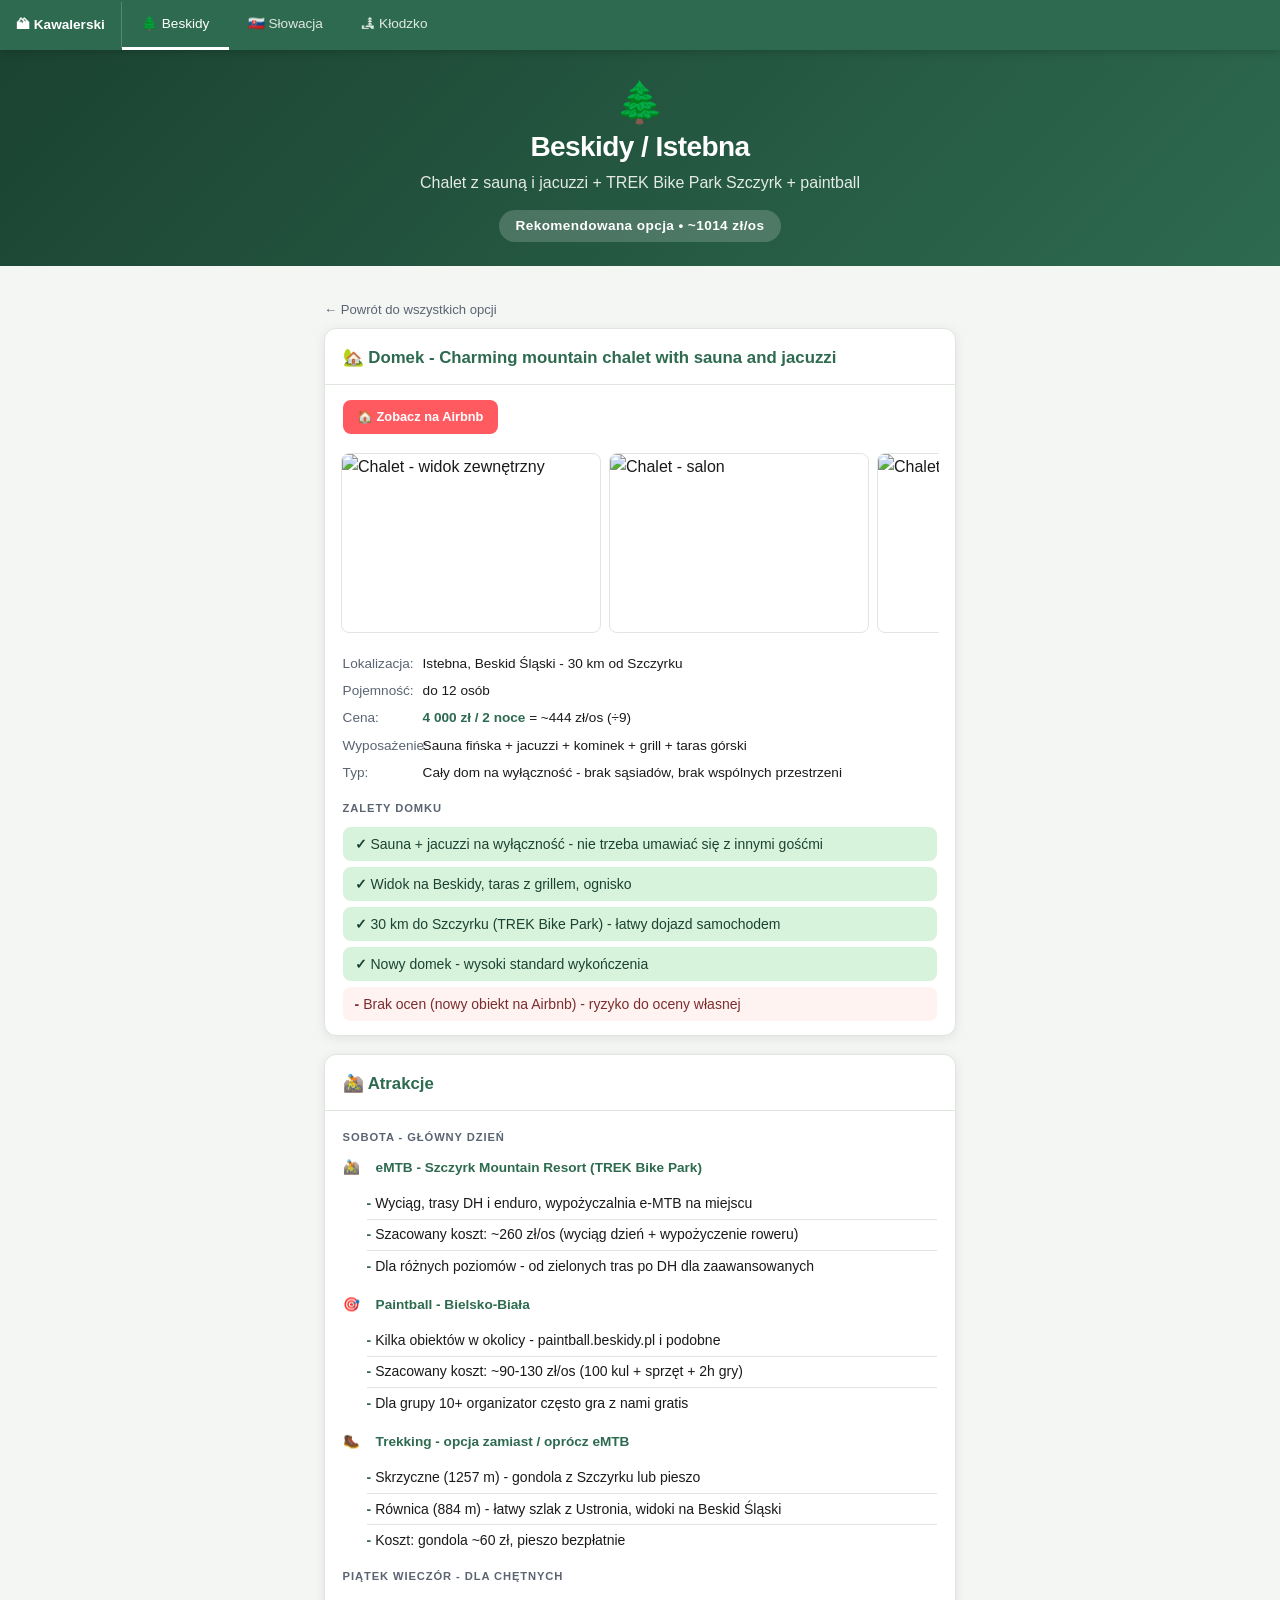
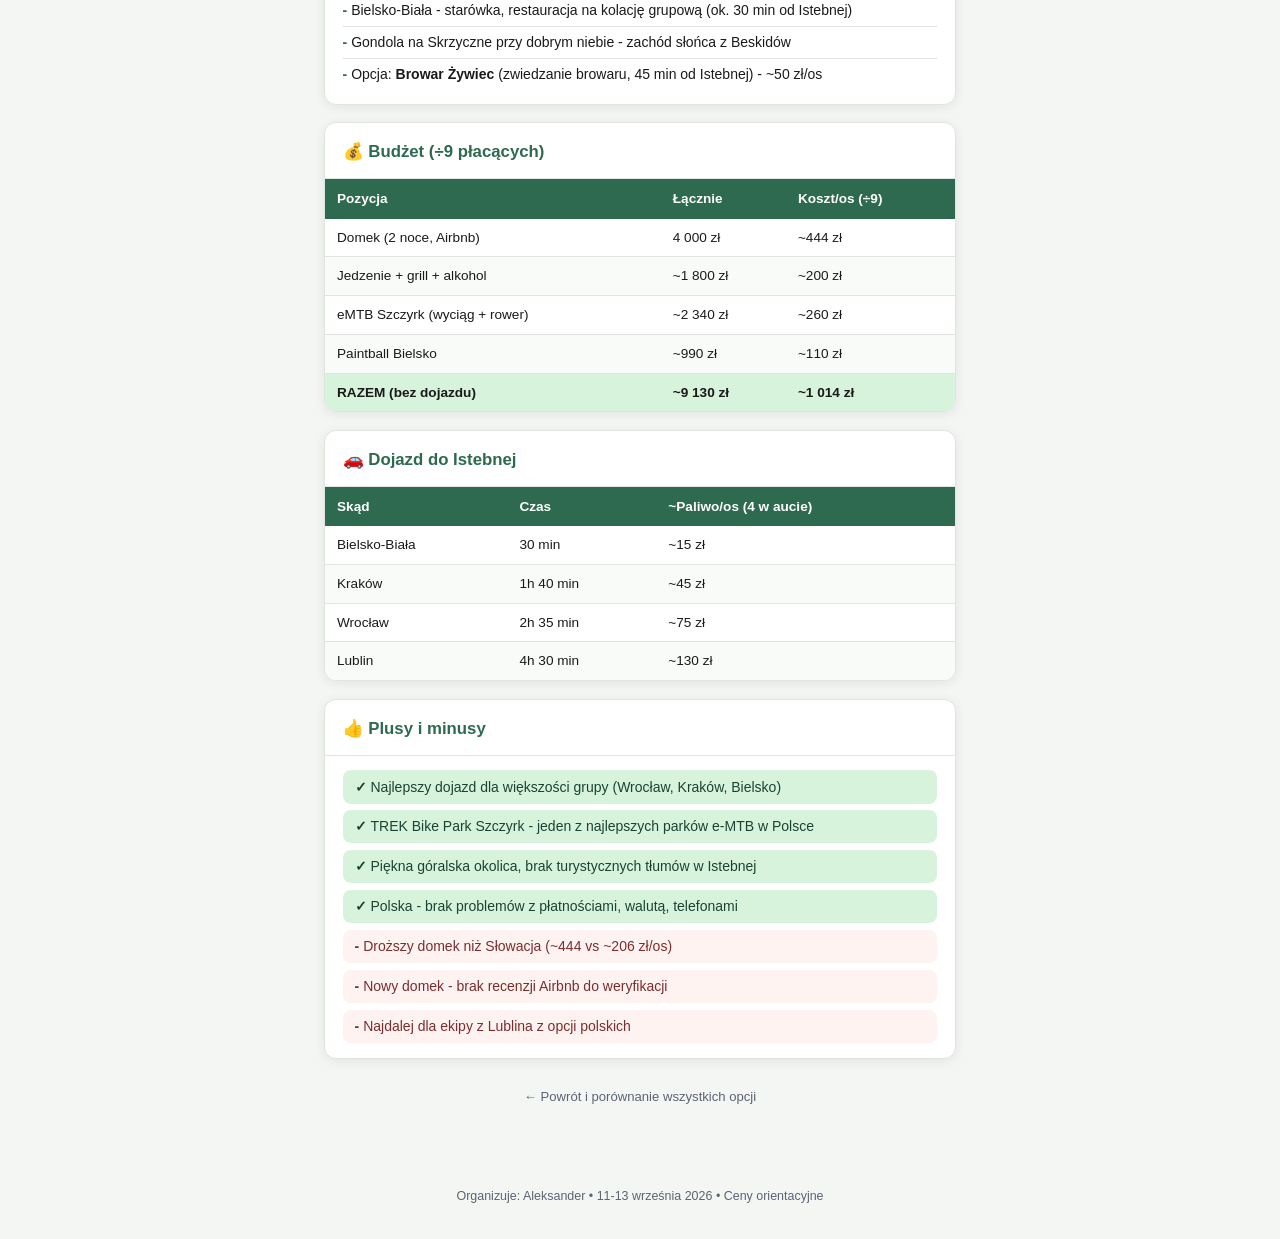
==== beskidy.html @ 28c107fe "Poprawki: Viola->Jula, uproszczony box ankiety, imiona z tabel dojazdu" ====
<!DOCTYPE html>
<html lang="pl">
<head>
  <meta charset="UTF-8">
  <meta name="viewport" content="width=device-width, initial-scale=1.0">
  <title>Beskidy / Istebna - Kawalerski Jarka</title>
  <link rel="stylesheet" href="style.css">
</head>
<body>

<nav class="nav">
  <a href="index.html" class="nav-logo">🏔 Kawalerski</a>
  <a href="beskidy.html" class="nav-link active">🌲 Beskidy</a>
  <a href="slowacja.html" class="nav-link">🇸🇰 Słowacja</a>
  <a href="klodzko.html" class="nav-link">🏞 Kłodzko</a>
</nav>

<div class="hero hero-region">
  <div class="hero-emoji">🌲</div>
  <h1 class="hero-title">Beskidy / Istebna</h1>
  <p class="hero-sub">Chalet z sauną i jacuzzi + TREK Bike Park Szczyrk + paintball</p>
  <span class="hero-date">Rekomendowana opcja &bull; ~1014 zł/os</span>
</div>

<div class="container">
  <a href="index.html" class="back-link">← Powrót do wszystkich opcji</a>

  <div class="card">
    <div class="card-header">
      <h2>🏡 Domek - Charming mountain chalet with sauna and jacuzzi</h2>
    </div>
    <div class="card-body">
      <div class="rating-row">
        <a href="https://www.airbnb.com/rooms/573161925724994106" target="_blank" class="airbnb-link">🏠 Zobacz na Airbnb</a>
      </div>

      <div class="photo-gallery">
        <img src="https://a0.muscache.com/im/pictures/hosting/Hosting-573161925724994106/original/2c1af09d-0cd0-4af2-b6da-3c7a4bdf4d38.jpeg" alt="Chalet - widok zewnętrzny" loading="lazy">
        <img src="https://a0.muscache.com/im/pictures/hosting/Hosting-573161925724994106/original/e5e6882a-19b9-4a57-8ac1-b8d68d6a56c0.jpeg" alt="Chalet - salon" loading="lazy">
        <img src="https://a0.muscache.com/im/pictures/hosting/Hosting-573161925724994106/original/a3d2a27a-41f3-40f2-a2a3-3b8044f8c8d0.jpeg" alt="Chalet - sauna" loading="lazy">
        <img src="https://a0.muscache.com/im/pictures/hosting/Hosting-573161925724994106/original/3f39c59f-b0af-4a3a-8bb7-4b4b2d5c6a2e.jpeg" alt="Chalet - jacuzzi" loading="lazy">
      </div>

      <div class="kv-row"><span class="kv-label">Lokalizacja:</span><span class="kv-val">Istebna, Beskid Śląski - 30 km od Szczyrku</span></div>
      <div class="kv-row"><span class="kv-label">Pojemność:</span><span class="kv-val">do 12 osób</span></div>
      <div class="kv-row"><span class="kv-label">Cena:</span><span class="kv-val"><strong>4 000 zł / 2 noce</strong> = ~444 zł/os (÷9)</span></div>
      <div class="kv-row"><span class="kv-label">Wyposażenie:</span><span class="kv-val">Sauna fińska + jacuzzi + kominek + grill + taras górski</span></div>
      <div class="kv-row"><span class="kv-label">Typ:</span><span class="kv-val">Cały dom na wyłączność - brak sąsiadów, brak wspólnych przestrzeni</span></div>

      <div class="section-title" style="margin-top:1rem;">Zalety domku</div>
      <div class="pro-con">
        <div class="pro">Sauna + jacuzzi na wyłączność - nie trzeba umawiać się z innymi gośćmi</div>
        <div class="pro">Widok na Beskidy, taras z grillem, ognisko</div>
        <div class="pro">30 km do Szczyrku (TREK Bike Park) - łatwy dojazd samochodem</div>
        <div class="pro">Nowy domek - wysoki standard wykończenia</div>
        <div class="con">Brak ocen (nowy obiekt na Airbnb) - ryzyko do oceny własnej</div>
      </div>
    </div>
  </div>

  <div class="card">
    <div class="card-header"><h2>🚵 Atrakcje</h2></div>
    <div class="card-body">
      <div class="section-title">Sobota - główny dzień</div>

      <div class="kv-row" style="margin-bottom:0.6rem;">
        <span class="kv-label" style="width:auto; margin-right:0.5rem;">🚵</span>
        <span class="kv-val"><strong>eMTB - Szczyrk Mountain Resort (TREK Bike Park)</strong></span>
      </div>
      <ul class="info-list" style="margin-left:1.5rem; margin-bottom:0.75rem;">
        <li>Wyciąg, trasy DH i enduro, wypożyczalnia e-MTB na miejscu</li>
        <li>Szacowany koszt: ~260 zł/os (wyciąg dzień + wypożyczenie roweru)</li>
        <li>Dla różnych poziomów - od zielonych tras po DH dla zaawansowanych</li>
      </ul>

      <div class="kv-row" style="margin-bottom:0.6rem;">
        <span class="kv-label" style="width:auto; margin-right:0.5rem;">🎯</span>
        <span class="kv-val"><strong>Paintball - Bielsko-Biała</strong></span>
      </div>
      <ul class="info-list" style="margin-left:1.5rem; margin-bottom:0.75rem;">
        <li>Kilka obiektów w okolicy - paintball.beskidy.pl i podobne</li>
        <li>Szacowany koszt: ~90-130 zł/os (100 kul + sprzęt + 2h gry)</li>
        <li>Dla grupy 10+ organizator często gra z nami gratis</li>
      </ul>

      <div class="kv-row" style="margin-bottom:0.6rem;">
        <span class="kv-label" style="width:auto; margin-right:0.5rem;">🥾</span>
        <span class="kv-val"><strong>Trekking - opcja zamiast / oprócz eMTB</strong></span>
      </div>
      <ul class="info-list" style="margin-left:1.5rem; margin-bottom:0.75rem;">
        <li>Skrzyczne (1257 m) - gondola z Szczyrku lub pieszo</li>
        <li>Równica (884 m) - łatwy szlak z Ustronia, widoki na Beskid Śląski</li>
        <li>Koszt: gondola ~60 zł, pieszo bezpłatnie</li>
      </ul>

      <div class="section-title">Piątek wieczór - dla chętnych</div>
      <ul class="info-list">
        <li>Bielsko-Biała - starówka, restauracja na kolację grupową (ok. 30 min od Istebnej)</li>
        <li>Gondola na Skrzyczne przy dobrym niebie - zachód słońca z Beskidów</li>
        <li>Opcja: <strong>Browar Żywiec</strong> (zwiedzanie browaru, 45 min od Istebnej) - ~50 zł/os</li>
      </ul>
    </div>
  </div>

  <div class="card">
    <div class="card-header"><h2>💰 Budżet (÷9 płacących)</h2></div>
    <div class="card-body" style="padding: 0;">
      <table>
        <thead>
          <tr><th>Pozycja</th><th>Łącznie</th><th>Koszt/os (÷9)</th></tr>
        </thead>
        <tbody>
          <tr><td>Domek (2 noce, Airbnb)</td><td>4 000 zł</td><td>~444 zł</td></tr>
          <tr><td>Jedzenie + grill + alkohol</td><td>~1 800 zł</td><td>~200 zł</td></tr>
          <tr><td>eMTB Szczyrk (wyciąg + rower)</td><td>~2 340 zł</td><td>~260 zł</td></tr>
          <tr><td>Paintball Bielsko</td><td>~990 zł</td><td>~110 zł</td></tr>
          <tr class="total-row"><td><strong>RAZEM (bez dojazdu)</strong></td><td><strong>~9 130 zł</strong></td><td><strong>~1 014 zł</strong></td></tr>
        </tbody>
      </table>
    </div>
  </div>

  <div class="card">
    <div class="card-header"><h2>🚗 Dojazd do Istebnej</h2></div>
    <div class="card-body" style="padding: 0;">
      <table>
        <thead>
          <tr><th>Skąd</th><th>Czas</th><th>~Paliwo/os (4 w aucie)</th></tr>
        </thead>
        <tbody>
          <tr><td>Bielsko-Biała</td><td>30 min</td><td>~15 zł</td></tr>
          <tr><td>Kraków</td><td>1h 40 min</td><td>~45 zł</td></tr>
          <tr><td>Wrocław</td><td>2h 35 min</td><td>~75 zł</td></tr>
          <tr><td>Lublin</td><td>4h 30 min</td><td>~130 zł</td></tr>
        </tbody>
      </table>
    </div>
  </div>

  <div class="card">
    <div class="card-header"><h2>👍 Plusy i minusy</h2></div>
    <div class="card-body">
      <div class="pro-con">
        <div class="pro">Najlepszy dojazd dla większości grupy (Wrocław, Kraków, Bielsko)</div>
        <div class="pro">TREK Bike Park Szczyrk - jeden z najlepszych parków e-MTB w Polsce</div>
        <div class="pro">Piękna góralska okolica, brak turystycznych tłumów w Istebnej</div>
        <div class="pro">Polska - brak problemów z płatnościami, walutą, telefonami</div>
        <div class="con">Droższy domek niż Słowacja (~444 vs ~206 zł/os)</div>
        <div class="con">Nowy domek - brak recenzji Airbnb do weryfikacji</div>
        <div class="con">Najdalej dla ekipy z Lublina z opcji polskich</div>
      </div>
    </div>
  </div>

  <a href="index.html" class="back-link" style="display:block; text-align:center; margin: 0.5rem 0 1rem;">← Powrót i porównanie wszystkich opcji</a>

</div>

<div class="footer">
  Organizuje: Aleksander &bull; 11-13 września 2026 &bull; Ceny orientacyjne
</div>

</body>
</html>
---- style.css ----
/* ===== RESET & BASE ===== */
*, *::before, *::after { box-sizing: border-box; margin: 0; padding: 0; }

:root {
  --bg: #f4f6f3;
  --card: #ffffff;
  --green: #2d6a4f;
  --green-light: #40916c;
  --green-pale: #d8f3dc;
  --orange: #e76f51;
  --orange-pale: #fdf0eb;
  --text: #1a1a1a;
  --muted: #5a6472;
  --border: #e0e5e0;
  --shadow: 0 2px 12px rgba(0,0,0,0.08);
  --radius: 12px;
}

html { font-size: 16px; scroll-behavior: smooth; }

body {
  font-family: -apple-system, BlinkMacSystemFont, "Segoe UI", Roboto, sans-serif;
  background: var(--bg);
  color: var(--text);
  line-height: 1.6;
  min-height: 100vh;
}

a { color: var(--green); text-decoration: none; }
a:hover { text-decoration: underline; }

img { max-width: 100%; }

/* ===== NAV ===== */
.nav {
  position: sticky;
  top: 0;
  z-index: 100;
  background: var(--green);
  color: #fff;
  display: flex;
  align-items: center;
  gap: 0;
  overflow-x: auto;
  -webkit-overflow-scrolling: touch;
  box-shadow: 0 2px 8px rgba(0,0,0,0.18);
}

.nav-logo {
  font-weight: 700;
  font-size: 0.85rem;
  white-space: nowrap;
  padding: 0.75rem 1rem;
  color: #fff;
  border-right: 1px solid rgba(255,255,255,0.2);
  text-decoration: none;
}

.nav-link {
  display: block;
  padding: 0.75rem 1rem;
  color: rgba(255,255,255,0.85);
  font-size: 0.8rem;
  white-space: nowrap;
  font-weight: 500;
  border-bottom: 3px solid transparent;
  transition: color 0.15s, border-color 0.15s;
  text-decoration: none;
}

.nav-link:hover,
.nav-link.active {
  color: #fff;
  border-bottom-color: #fff;
  text-decoration: none;
}

/* ===== HERO ===== */
.hero {
  background: linear-gradient(135deg, var(--green) 0%, var(--green-light) 100%);
  color: #fff;
  padding: 2.5rem 1.25rem 2rem;
  text-align: center;
}

.hero-emoji { font-size: 2.5rem; line-height: 1; margin-bottom: 0.5rem; }
.hero-title { font-size: 1.7rem; font-weight: 800; letter-spacing: -0.02em; line-height: 1.2; }
.hero-sub { font-size: 1rem; opacity: 0.88; margin-top: 0.4rem; font-weight: 400; }
.hero-date {
  display: inline-block;
  margin-top: 0.9rem;
  background: rgba(255,255,255,0.18);
  border-radius: 20px;
  padding: 0.3rem 1rem;
  font-size: 0.85rem;
  font-weight: 600;
  letter-spacing: 0.03em;
}

/* Region hero */
.hero-region {
  background: linear-gradient(135deg, #1b4332 0%, var(--green) 100%);
  padding: 2rem 1.25rem 1.5rem;
}
.hero-region .hero-title { font-size: 1.5rem; }

/* ===== MAIN CONTAINER ===== */
.container {
  max-width: 680px;
  margin: 0 auto;
  padding: 1.25rem;
}

/* ===== ALERT BOX ===== */
.alert {
  background: var(--orange-pale);
  border-left: 4px solid var(--orange);
  border-radius: var(--radius);
  padding: 1rem 1.1rem;
  margin-bottom: 1.25rem;
}
.alert-title { font-weight: 700; font-size: 0.95rem; margin-bottom: 0.25rem; }
.alert p { font-size: 0.88rem; color: #444; line-height: 1.5; }

/* ===== CARDS ===== */
.card {
  background: var(--card);
  border-radius: var(--radius);
  box-shadow: var(--shadow);
  margin-bottom: 1.1rem;
  overflow: hidden;
  border: 1px solid var(--border);
}

.card-header {
  padding: 1rem 1.1rem 0.75rem;
  border-bottom: 1px solid var(--border);
}

.card-header h2 {
  font-size: 1.05rem;
  font-weight: 700;
  color: var(--green);
  display: flex;
  align-items: center;
  gap: 0.4rem;
}

.card-body { padding: 0.9rem 1.1rem; }

/* ===== OPTION CARDS (index) ===== */
.option-card {
  display: block;
  background: var(--card);
  border-radius: var(--radius);
  box-shadow: var(--shadow);
  margin-bottom: 1rem;
  overflow: hidden;
  border: 2px solid var(--border);
  transition: border-color 0.18s, box-shadow 0.18s;
  text-decoration: none;
  color: var(--text);
}

.option-card:hover {
  border-color: var(--green-light);
  box-shadow: 0 4px 20px rgba(45,106,79,0.15);
  text-decoration: none;
}

.option-card-top {
  background: linear-gradient(135deg, var(--green) 0%, var(--green-light) 100%);
  color: #fff;
  padding: 1.1rem 1.25rem 1rem;
}

.option-card.recommended .option-card-top {
  background: linear-gradient(135deg, #1b4332 0%, var(--green) 100%);
}

.option-card-top .option-emoji { font-size: 2rem; }
.option-card-top .option-title {
  font-size: 1.15rem;
  font-weight: 800;
  margin-top: 0.25rem;
}
.option-card-top .option-tagline {
  font-size: 0.82rem;
  opacity: 0.88;
  margin-top: 0.15rem;
}

.rec-badge {
  display: inline-block;
  background: #fff;
  color: var(--green);
  font-size: 0.7rem;
  font-weight: 700;
  border-radius: 10px;
  padding: 0.15rem 0.55rem;
  margin-top: 0.4rem;
  letter-spacing: 0.04em;
}

.option-card-body { padding: 0.9rem 1.25rem 1rem; }

.kv-row {
  display: flex;
  gap: 0.5rem;
  font-size: 0.85rem;
  margin-bottom: 0.35rem;
}
.kv-label { color: var(--muted); flex-shrink: 0; width: 72px; }
.kv-val { font-weight: 500; }
.kv-val strong { color: var(--green); }

.cta-btn {
  display: block;
  margin: 0.75rem 0 0.1rem;
  background: var(--green);
  color: #fff;
  border-radius: 8px;
  padding: 0.65rem 1rem;
  text-align: center;
  font-weight: 700;
  font-size: 0.9rem;
  text-decoration: none;
  transition: background 0.15s;
}
.cta-btn:hover { background: var(--green-light); text-decoration: none; color: #fff; }

/* ===== TABLES ===== */
table {
  width: 100%;
  border-collapse: collapse;
  font-size: 0.85rem;
}

th {
  background: var(--green);
  color: #fff;
  padding: 0.55rem 0.75rem;
  text-align: left;
  font-weight: 600;
}

td {
  padding: 0.5rem 0.75rem;
  border-bottom: 1px solid var(--border);
  vertical-align: top;
}

tr:last-child td { border-bottom: none; }
tr:nth-child(even) td { background: #f9fbf9; }

.total-row td { font-weight: 700; background: var(--green-pale) !important; }

/* ===== PILLS / BADGES ===== */
.badge {
  display: inline-block;
  padding: 0.2rem 0.6rem;
  border-radius: 12px;
  font-size: 0.75rem;
  font-weight: 600;
}
.badge-green { background: var(--green-pale); color: var(--green); }
.badge-orange { background: var(--orange-pale); color: #c0392b; }

/* ===== PROS/CONS ===== */
.pro-con { display: flex; flex-direction: column; gap: 0.4rem; }
.pro, .con {
  font-size: 0.875rem;
  padding: 0.35rem 0.75rem;
  border-radius: 8px;
}
.pro { background: var(--green-pale); color: #1b4332; }
.pro::before { content: "✓ "; font-weight: 700; }
.con { background: #fff3f2; color: #7b2d2d; }
.con::before { content: "- "; font-weight: 700; }

/* ===== SECTION HEADINGS ===== */
.section-title {
  font-size: 0.7rem;
  font-weight: 700;
  letter-spacing: 0.08em;
  text-transform: uppercase;
  color: var(--muted);
  margin-bottom: 0.6rem;
  margin-top: 0.25rem;
}

/* ===== INFO LIST ===== */
.info-list { list-style: none; }
.info-list li {
  font-size: 0.875rem;
  padding: 0.3rem 0;
  border-bottom: 1px solid var(--border);
  line-height: 1.5;
}
.info-list li:last-child { border-bottom: none; }
.info-list li::before { content: "- "; color: var(--green); font-weight: 700; }

/* ===== FOOTER ===== */
.footer {
  text-align: center;
  color: var(--muted);
  font-size: 0.78rem;
  padding: 2rem 1rem;
}

/* ===== HOW TO VOTE ===== */
.vote-box {
  background: var(--green-pale);
  border-radius: var(--radius);
  padding: 1rem 1.1rem;
  margin-bottom: 1.25rem;
  border: 1px solid rgba(45,106,79,0.2);
}
.vote-box p { font-size: 0.88rem; color: #1b4332; }

/* ===== BACK LINK ===== */
.back-link {
  display: inline-flex;
  align-items: center;
  gap: 0.35rem;
  color: var(--muted);
  font-size: 0.82rem;
  padding: 0.6rem 0 0.5rem;
}
.back-link:hover { color: var(--green); text-decoration: none; }

/* ===== PHOTO GALLERY ===== */
.photo-gallery {
  display: flex;
  gap: 0.5rem;
  overflow-x: auto;
  -webkit-overflow-scrolling: touch;
  padding-bottom: 0.5rem;
  scroll-snap-type: x mandatory;
  margin: -0.1rem -0.1rem 0.75rem;
}
.photo-gallery img {
  width: 260px;
  height: 180px;
  object-fit: cover;
  border-radius: 8px;
  flex-shrink: 0;
  scroll-snap-align: start;
  border: 1px solid var(--border);
}
.photo-gallery a { display: contents; }

/* ===== AIRBNB BADGE ===== */
.airbnb-link {
  display: inline-flex;
  align-items: center;
  gap: 0.4rem;
  background: #FF5A5F;
  color: #fff;
  border-radius: 8px;
  padding: 0.45rem 0.9rem;
  font-size: 0.8rem;
  font-weight: 700;
  text-decoration: none;
  margin-bottom: 0.75rem;
}
.airbnb-link:hover { background: #e0484d; color: #fff; text-decoration: none; }

/* ===== RATING BADGE ===== */
.rating-row {
  display: flex;
  align-items: center;
  gap: 0.6rem;
  margin-bottom: 0.5rem;
  flex-wrap: wrap;
}
.rating-badge {
  display: inline-flex;
  align-items: center;
  gap: 0.25rem;
  background: #fff8e1;
  color: #8a6000;
  border-radius: 8px;
  padding: 0.25rem 0.6rem;
  font-size: 0.8rem;
  font-weight: 700;
  border: 1px solid #f0d060;
}
.guest-fav {
  display: inline-block;
  background: var(--green-pale);
  color: var(--green);
  border-radius: 8px;
  padding: 0.25rem 0.6rem;
  font-size: 0.78rem;
  font-weight: 600;
}

/* ===== GIFT SECTION ===== */
.gift-card {
  background: linear-gradient(135deg, #fff8e1, #fff3cd);
  border: 1.5px solid #f0c040;
  border-radius: var(--radius);
  padding: 1rem 1.1rem;
  margin-bottom: 1.1rem;
}
.gift-card h2 { color: #7a5000; font-size: 1rem; margin-bottom: 0.5rem; }
.gift-item {
  font-size: 0.875rem;
  padding: 0.4rem 0;
  border-bottom: 1px solid rgba(240,192,64,0.3);
  line-height: 1.5;
}
.gift-item:last-child { border-bottom: none; }
.gift-item strong { color: #7a5000; }

/* ===== POLL BOX ===== */
.poll-box {
  background: #e8f4ff;
  border: 1.5px solid #90caf9;
  border-radius: var(--radius);
  padding: 1rem 1.1rem;
  margin-bottom: 1.1rem;
}
.poll-box p { font-size: 0.88rem; color: #1a3a5c; line-height: 1.6; }
.poll-box strong { color: #1a3a5c; }

/* ===== RESPONSIVE ===== */
@media (min-width: 480px) {
  .hero-title { font-size: 2rem; }
  .hero-region .hero-title { font-size: 1.75rem; }
  .nav-link { font-size: 0.85rem; padding: 0.8rem 1.2rem; }
  .container { padding: 1.5rem; }
}
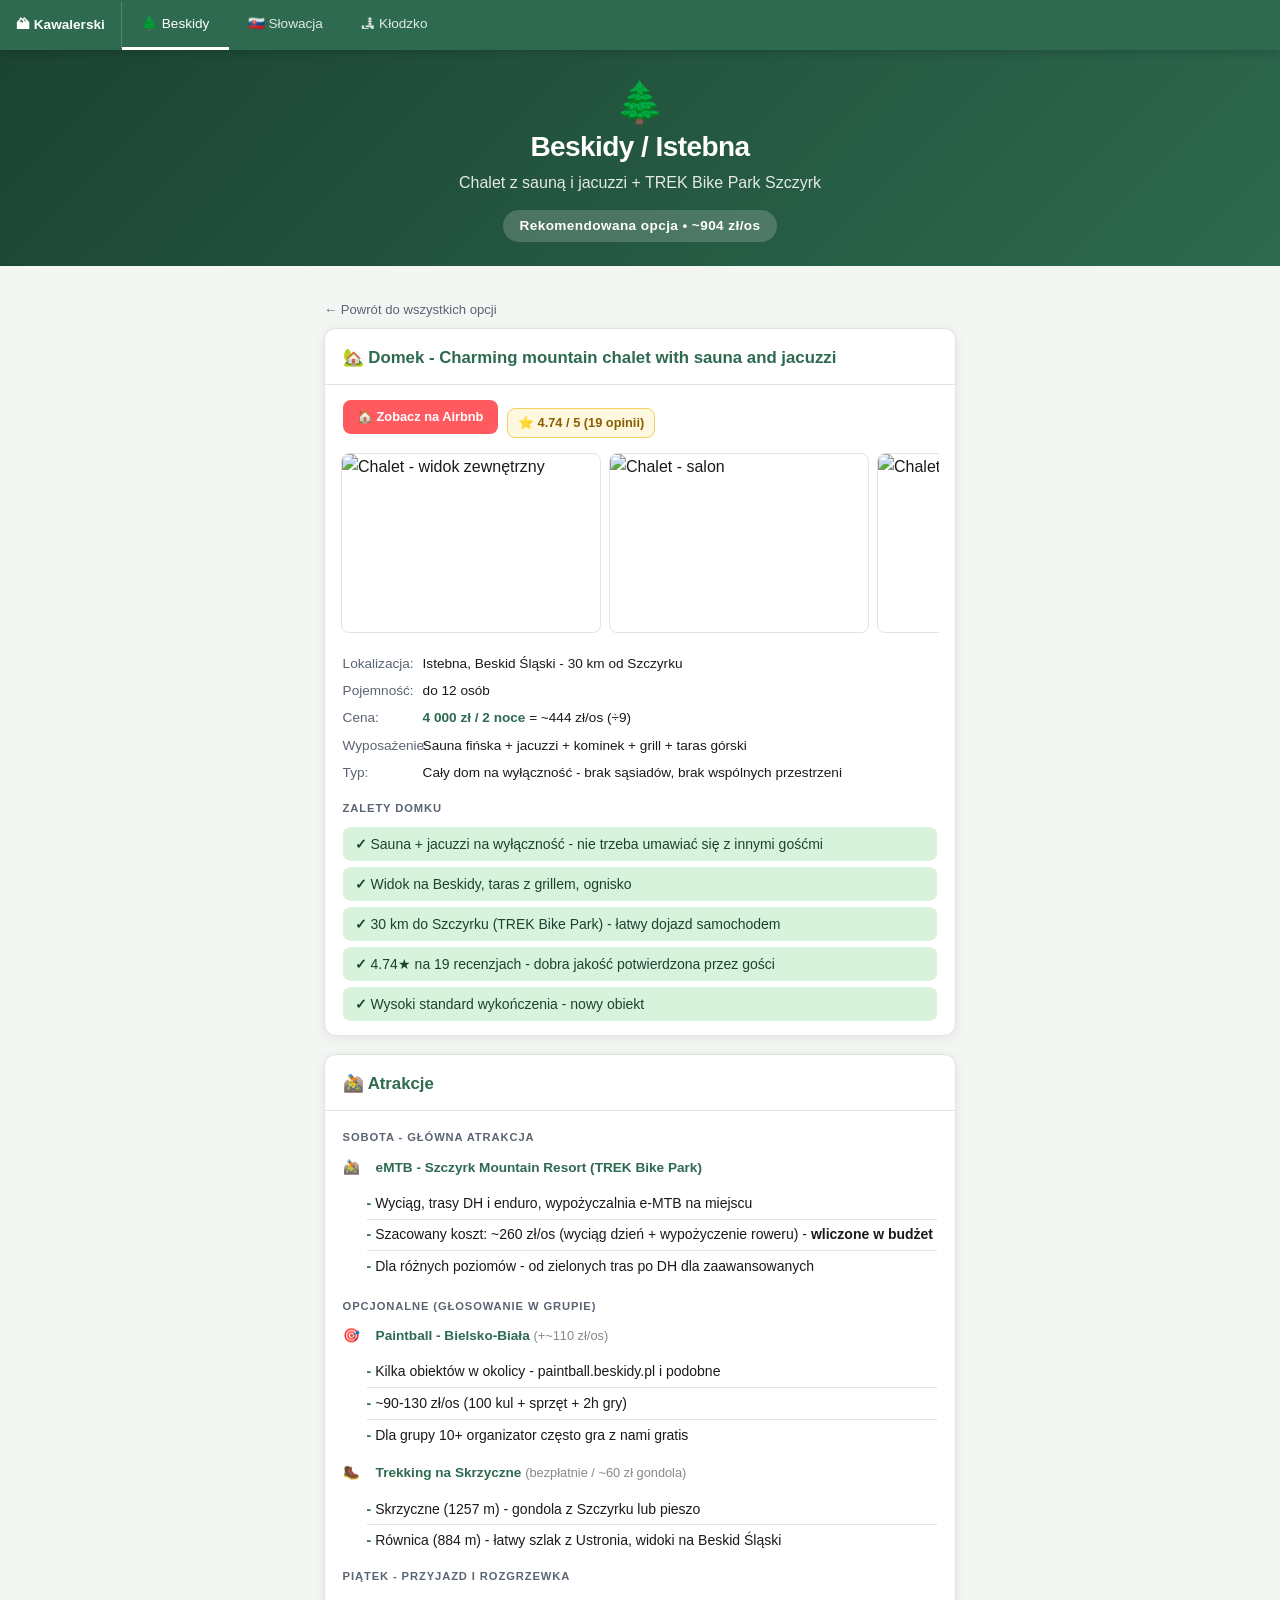
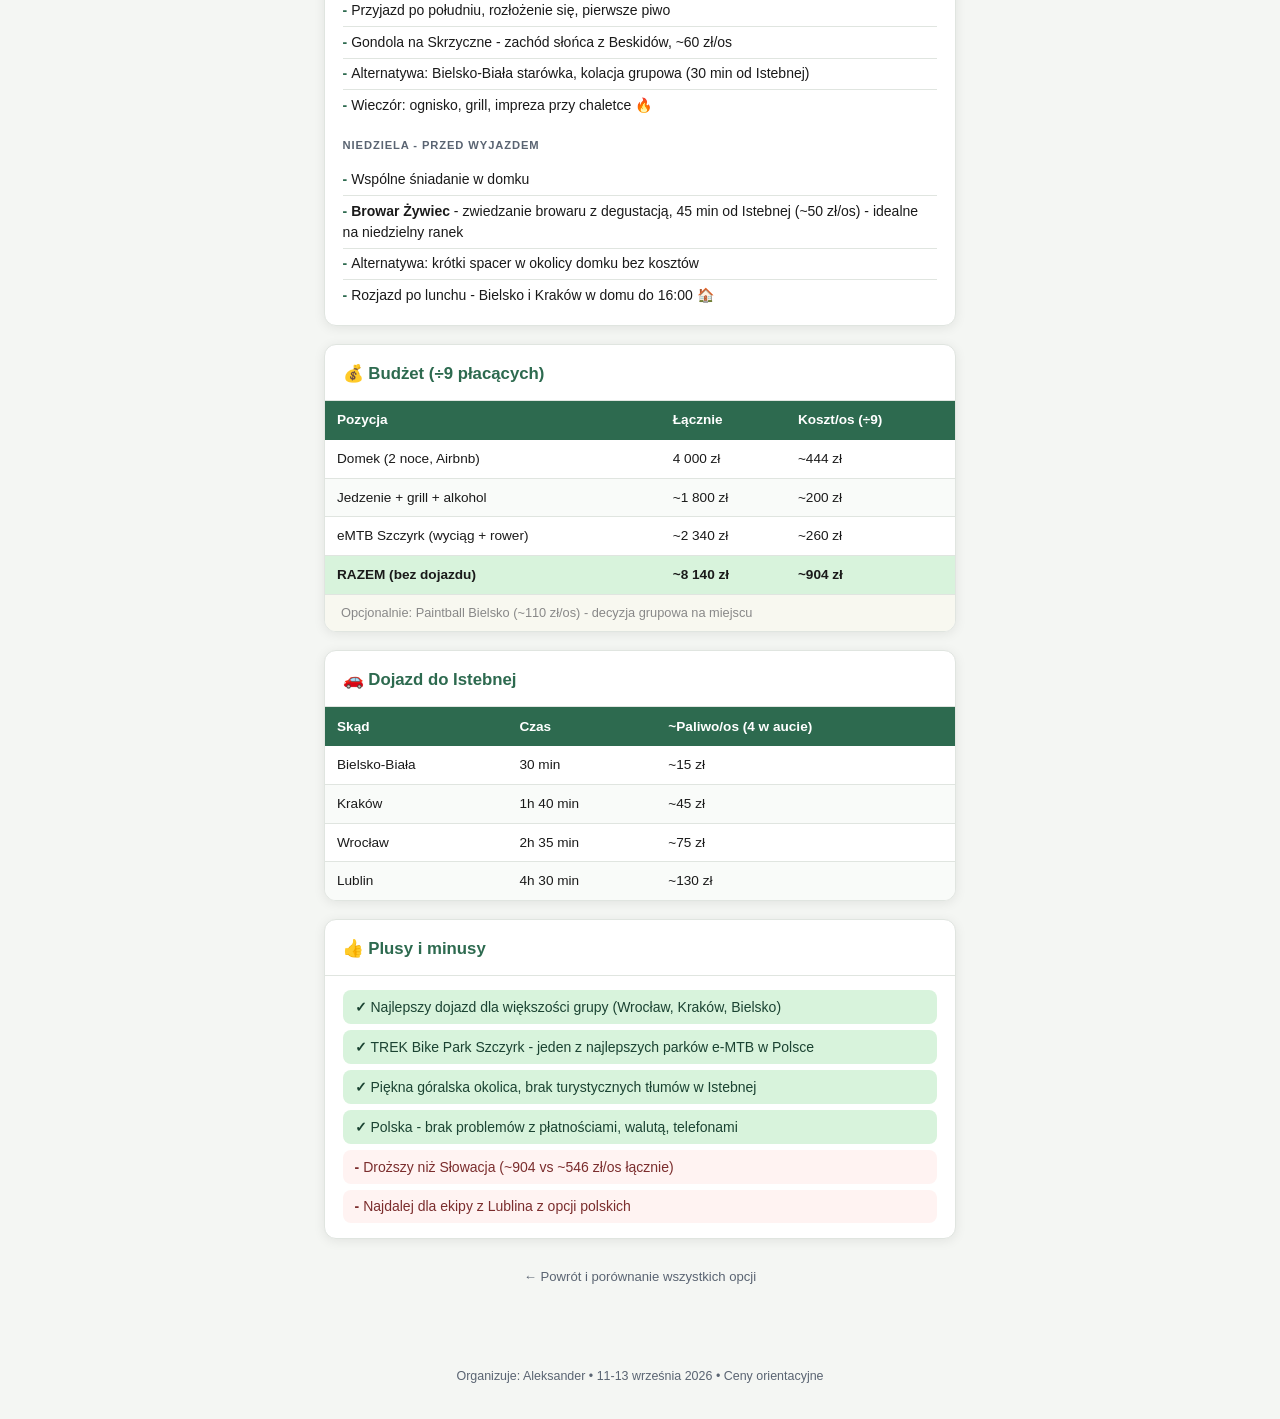
==== commit 0583f452: "Budget: reduce to 1 main activity (eMTB), rest optional; add Fri/Sat/Sun schedule structure; fix Bes" ====
--- a/beskidy.html
+++ b/beskidy.html
@@ -18,8 +18,8 @@
 <div class="hero hero-region">
   <div class="hero-emoji">🌲</div>
   <h1 class="hero-title">Beskidy / Istebna</h1>
-  <p class="hero-sub">Chalet z sauną i jacuzzi + TREK Bike Park Szczyrk + paintball</p>
-  <span class="hero-date">Rekomendowana opcja &bull; ~1014 zł/os</span>
+  <p class="hero-sub">Chalet z sauną i jacuzzi + TREK Bike Park Szczyrk</p>
+  <span class="hero-date">Rekomendowana opcja &bull; ~904 zł/os</span>
 </div>
 
 <div class="container">
@@ -32,6 +32,7 @@
     <div class="card-body">
       <div class="rating-row">
         <a href="https://www.airbnb.com/rooms/573161925724994106" target="_blank" class="airbnb-link">🏠 Zobacz na Airbnb</a>
+        <span class="rating-badge">⭐ 4.74 / 5 (19 opinii)</span>
       </div>
 
       <div class="photo-gallery">
@@ -52,8 +53,8 @@
         <div class="pro">Sauna + jacuzzi na wyłączność - nie trzeba umawiać się z innymi gośćmi</div>
         <div class="pro">Widok na Beskidy, taras z grillem, ognisko</div>
         <div class="pro">30 km do Szczyrku (TREK Bike Park) - łatwy dojazd samochodem</div>
-        <div class="pro">Nowy domek - wysoki standard wykończenia</div>
-        <div class="con">Brak ocen (nowy obiekt na Airbnb) - ryzyko do oceny własnej</div>
+        <div class="pro">4.74★ na 19 recenzjach - dobra jakość potwierdzona przez gości</div>
+        <div class="pro">Wysoki standard wykończenia - nowy obiekt</div>
       </div>
     </div>
   </div>
@@ -61,7 +62,7 @@
   <div class="card">
     <div class="card-header"><h2>🚵 Atrakcje</h2></div>
     <div class="card-body">
-      <div class="section-title">Sobota - główny dzień</div>
+      <div class="section-title">Sobota - główna atrakcja</div>
 
       <div class="kv-row" style="margin-bottom:0.6rem;">
         <span class="kv-label" style="width:auto; margin-right:0.5rem;">🚵</span>
@@ -69,35 +70,45 @@
       </div>
       <ul class="info-list" style="margin-left:1.5rem; margin-bottom:0.75rem;">
         <li>Wyciąg, trasy DH i enduro, wypożyczalnia e-MTB na miejscu</li>
-        <li>Szacowany koszt: ~260 zł/os (wyciąg dzień + wypożyczenie roweru)</li>
+        <li>Szacowany koszt: ~260 zł/os (wyciąg dzień + wypożyczenie roweru) - <strong>wliczone w budżet</strong></li>
         <li>Dla różnych poziomów - od zielonych tras po DH dla zaawansowanych</li>
       </ul>
 
+      <div class="section-title" style="margin-top:1rem;">Opcjonalne (głosowanie w grupie)</div>
+
       <div class="kv-row" style="margin-bottom:0.6rem;">
         <span class="kv-label" style="width:auto; margin-right:0.5rem;">🎯</span>
-        <span class="kv-val"><strong>Paintball - Bielsko-Biała</strong></span>
+        <span class="kv-val"><strong>Paintball - Bielsko-Biała</strong> <span style="font-size:0.8rem; color:#888;">(+~110 zł/os)</span></span>
       </div>
       <ul class="info-list" style="margin-left:1.5rem; margin-bottom:0.75rem;">
         <li>Kilka obiektów w okolicy - paintball.beskidy.pl i podobne</li>
-        <li>Szacowany koszt: ~90-130 zł/os (100 kul + sprzęt + 2h gry)</li>
+        <li>~90-130 zł/os (100 kul + sprzęt + 2h gry)</li>
         <li>Dla grupy 10+ organizator często gra z nami gratis</li>
       </ul>
 
       <div class="kv-row" style="margin-bottom:0.6rem;">
         <span class="kv-label" style="width:auto; margin-right:0.5rem;">🥾</span>
-        <span class="kv-val"><strong>Trekking - opcja zamiast / oprócz eMTB</strong></span>
+        <span class="kv-val"><strong>Trekking na Skrzyczne</strong> <span style="font-size:0.8rem; color:#888;">(bezpłatnie / ~60 zł gondola)</span></span>
       </div>
       <ul class="info-list" style="margin-left:1.5rem; margin-bottom:0.75rem;">
         <li>Skrzyczne (1257 m) - gondola z Szczyrku lub pieszo</li>
         <li>Równica (884 m) - łatwy szlak z Ustronia, widoki na Beskid Śląski</li>
-        <li>Koszt: gondola ~60 zł, pieszo bezpłatnie</li>
       </ul>
 
-      <div class="section-title">Piątek wieczór - dla chętnych</div>
+      <div class="section-title">Piątek - przyjazd i rozgrzewka</div>
       <ul class="info-list">
-        <li>Bielsko-Biała - starówka, restauracja na kolację grupową (ok. 30 min od Istebnej)</li>
-        <li>Gondola na Skrzyczne przy dobrym niebie - zachód słońca z Beskidów</li>
-        <li>Opcja: <strong>Browar Żywiec</strong> (zwiedzanie browaru, 45 min od Istebnej) - ~50 zł/os</li>
+        <li>Przyjazd po południu, rozłożenie się, pierwsze piwo</li>
+        <li>Gondola na Skrzyczne - zachód słońca z Beskidów, ~60 zł/os</li>
+        <li>Alternatywa: Bielsko-Biała starówka, kolacja grupowa (30 min od Istebnej)</li>
+        <li>Wieczór: ognisko, grill, impreza przy chaletce 🔥</li>
+      </ul>
+
+      <div class="section-title" style="margin-top:1rem;">Niedziela - przed wyjazdem</div>
+      <ul class="info-list">
+        <li>Wspólne śniadanie w domku</li>
+        <li><strong>Browar Żywiec</strong> - zwiedzanie browaru z degustacją, 45 min od Istebnej (~50 zł/os) - idealne na niedzielny ranek</li>
+        <li>Alternatywa: krótki spacer w okolicy domku bez kosztów</li>
+        <li>Rozjazd po lunchu - Bielsko i Kraków w domu do 16:00 🏠</li>
       </ul>
     </div>
   </div>
@@ -113,8 +124,8 @@
           <tr><td>Domek (2 noce, Airbnb)</td><td>4 000 zł</td><td>~444 zł</td></tr>
           <tr><td>Jedzenie + grill + alkohol</td><td>~1 800 zł</td><td>~200 zł</td></tr>
           <tr><td>eMTB Szczyrk (wyciąg + rower)</td><td>~2 340 zł</td><td>~260 zł</td></tr>
-          <tr><td>Paintball Bielsko</td><td>~990 zł</td><td>~110 zł</td></tr>
-          <tr class="total-row"><td><strong>RAZEM (bez dojazdu)</strong></td><td><strong>~9 130 zł</strong></td><td><strong>~1 014 zł</strong></td></tr>
+          <tr class="total-row"><td><strong>RAZEM (bez dojazdu)</strong></td><td><strong>~8 140 zł</strong></td><td><strong>~904 zł</strong></td></tr>
+          <tr style="background:#f8f8f0;"><td colspan="3" style="font-size:0.8rem; color:#888; padding:0.5rem 1rem;">Opcjonalnie: Paintball Bielsko (~110 zł/os) - decyzja grupowa na miejscu</td></tr>
         </tbody>
       </table>
     </div>
@@ -145,8 +156,7 @@
         <div class="pro">TREK Bike Park Szczyrk - jeden z najlepszych parków e-MTB w Polsce</div>
         <div class="pro">Piękna góralska okolica, brak turystycznych tłumów w Istebnej</div>
         <div class="pro">Polska - brak problemów z płatnościami, walutą, telefonami</div>
-        <div class="con">Droższy domek niż Słowacja (~444 vs ~206 zł/os)</div>
-        <div class="con">Nowy domek - brak recenzji Airbnb do weryfikacji</div>
+        <div class="con">Droższy niż Słowacja (~904 vs ~546 zł/os łącznie)</div>
         <div class="con">Najdalej dla ekipy z Lublina z opcji polskich</div>
       </div>
     </div>
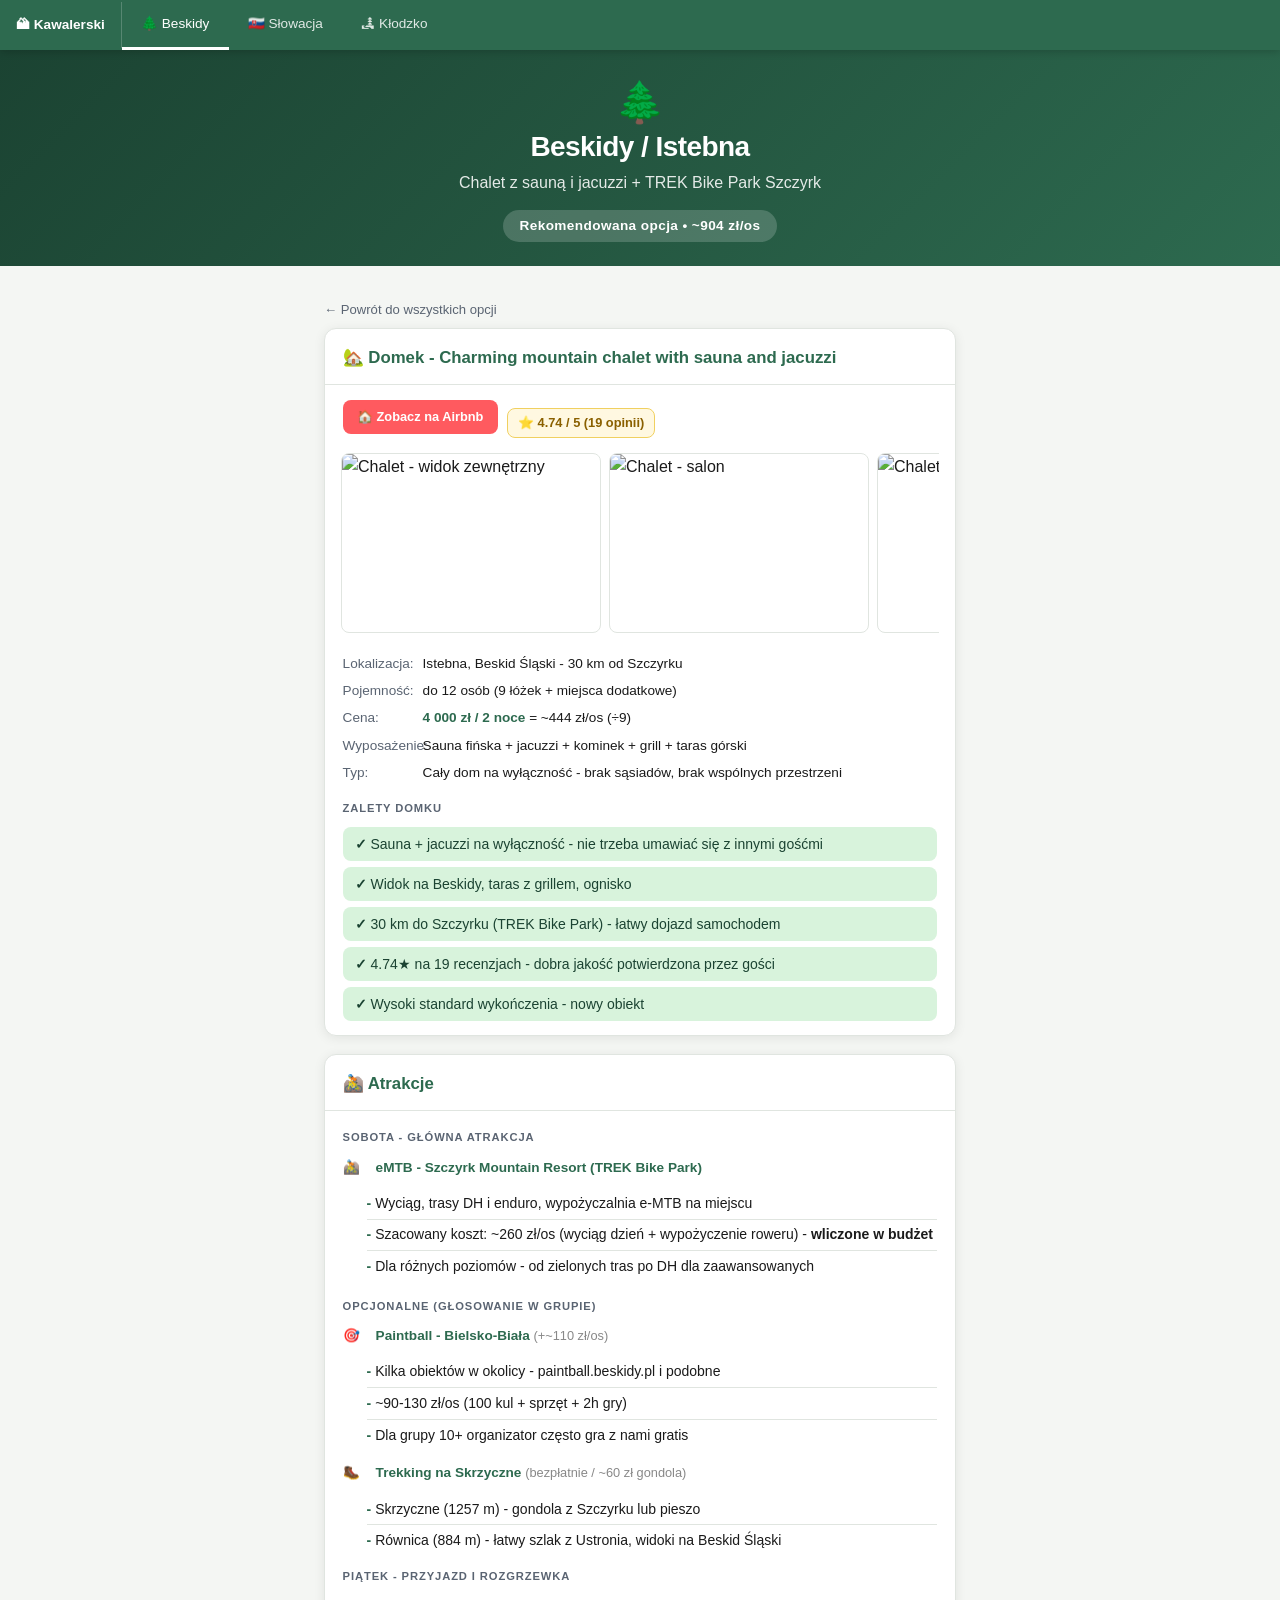
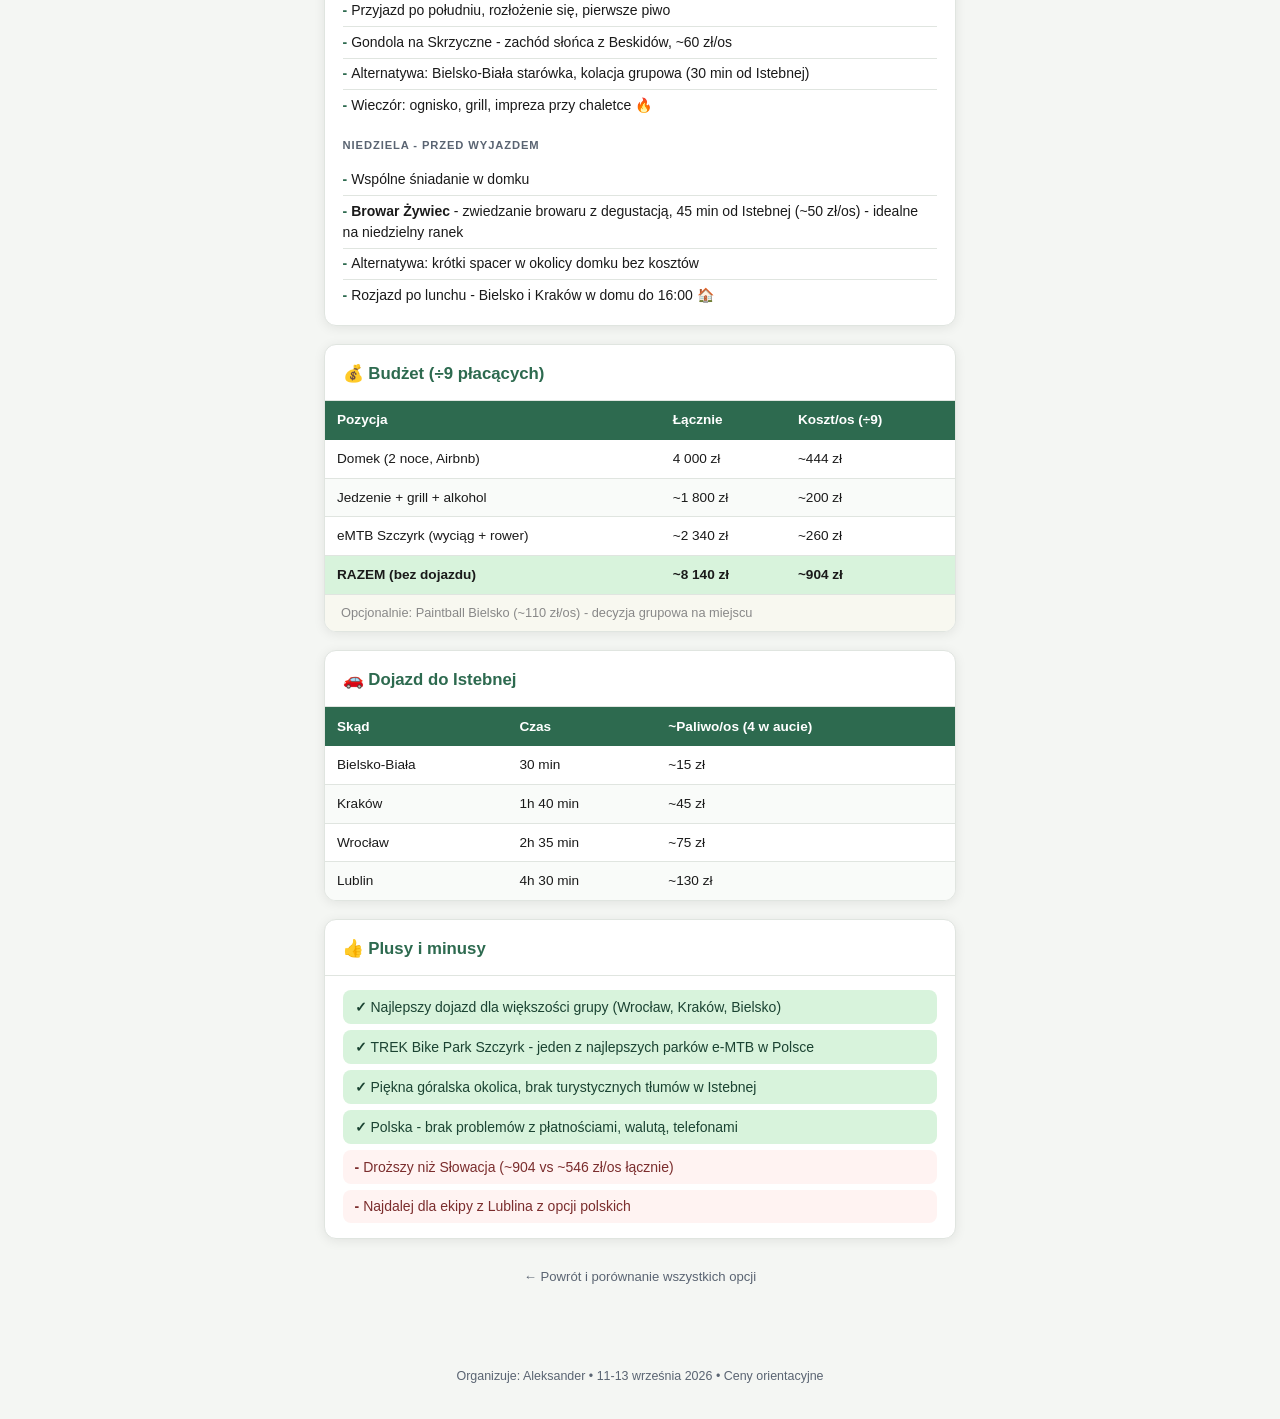
==== commit 37aa2a94: "Fix broken photo URLs + correct bed counts (Beskidy 9 beds, Sienna 8 beds)" ====
--- a/beskidy.html
+++ b/beskidy.html
@@ -36,14 +36,14 @@
       </div>
 
       <div class="photo-gallery">
-        <img src="https://a0.muscache.com/im/pictures/hosting/Hosting-573161925724994106/original/2c1af09d-0cd0-4af2-b6da-3c7a4bdf4d38.jpeg" alt="Chalet - widok zewnętrzny" loading="lazy">
-        <img src="https://a0.muscache.com/im/pictures/hosting/Hosting-573161925724994106/original/e5e6882a-19b9-4a57-8ac1-b8d68d6a56c0.jpeg" alt="Chalet - salon" loading="lazy">
-        <img src="https://a0.muscache.com/im/pictures/hosting/Hosting-573161925724994106/original/a3d2a27a-41f3-40f2-a2a3-3b8044f8c8d0.jpeg" alt="Chalet - sauna" loading="lazy">
-        <img src="https://a0.muscache.com/im/pictures/hosting/Hosting-573161925724994106/original/3f39c59f-b0af-4a3a-8bb7-4b4b2d5c6a2e.jpeg" alt="Chalet - jacuzzi" loading="lazy">
+        <img src="https://a0.muscache.com/im/pictures/miso/Hosting-573161925724994106/original/418dc850-1908-4e60-b266-f8cc9aac11c3.jpeg" alt="Chalet - widok zewnętrzny" loading="lazy">
+        <img src="https://a0.muscache.com/im/pictures/miso/Hosting-573161925724994106/original/ae43b63f-4e96-451c-88de-76fb614add44.jpeg" alt="Chalet - salon" loading="lazy">
+        <img src="https://a0.muscache.com/im/pictures/miso/Hosting-573161925724994106/original/2f5707ef-7ff4-401e-8cad-2cb6078dbbf1.jpeg" alt="Chalet - sauna i jacuzzi" loading="lazy">
+        <img src="https://a0.muscache.com/im/pictures/miso/Hosting-573161925724994106/original/65beb007-61af-477a-bde1-ca4f23f100a1.jpeg" alt="Chalet - widok z tarasu" loading="lazy">
       </div>
 
       <div class="kv-row"><span class="kv-label">Lokalizacja:</span><span class="kv-val">Istebna, Beskid Śląski - 30 km od Szczyrku</span></div>
-      <div class="kv-row"><span class="kv-label">Pojemność:</span><span class="kv-val">do 12 osób</span></div>
+      <div class="kv-row"><span class="kv-label">Pojemność:</span><span class="kv-val">do 12 osób (9 łóżek + miejsca dodatkowe)</span></div>
       <div class="kv-row"><span class="kv-label">Cena:</span><span class="kv-val"><strong>4 000 zł / 2 noce</strong> = ~444 zł/os (÷9)</span></div>
       <div class="kv-row"><span class="kv-label">Wyposażenie:</span><span class="kv-val">Sauna fińska + jacuzzi + kominek + grill + taras górski</span></div>
       <div class="kv-row"><span class="kv-label">Typ:</span><span class="kv-val">Cały dom na wyłączność - brak sąsiadów, brak wspólnych przestrzeni</span></div>
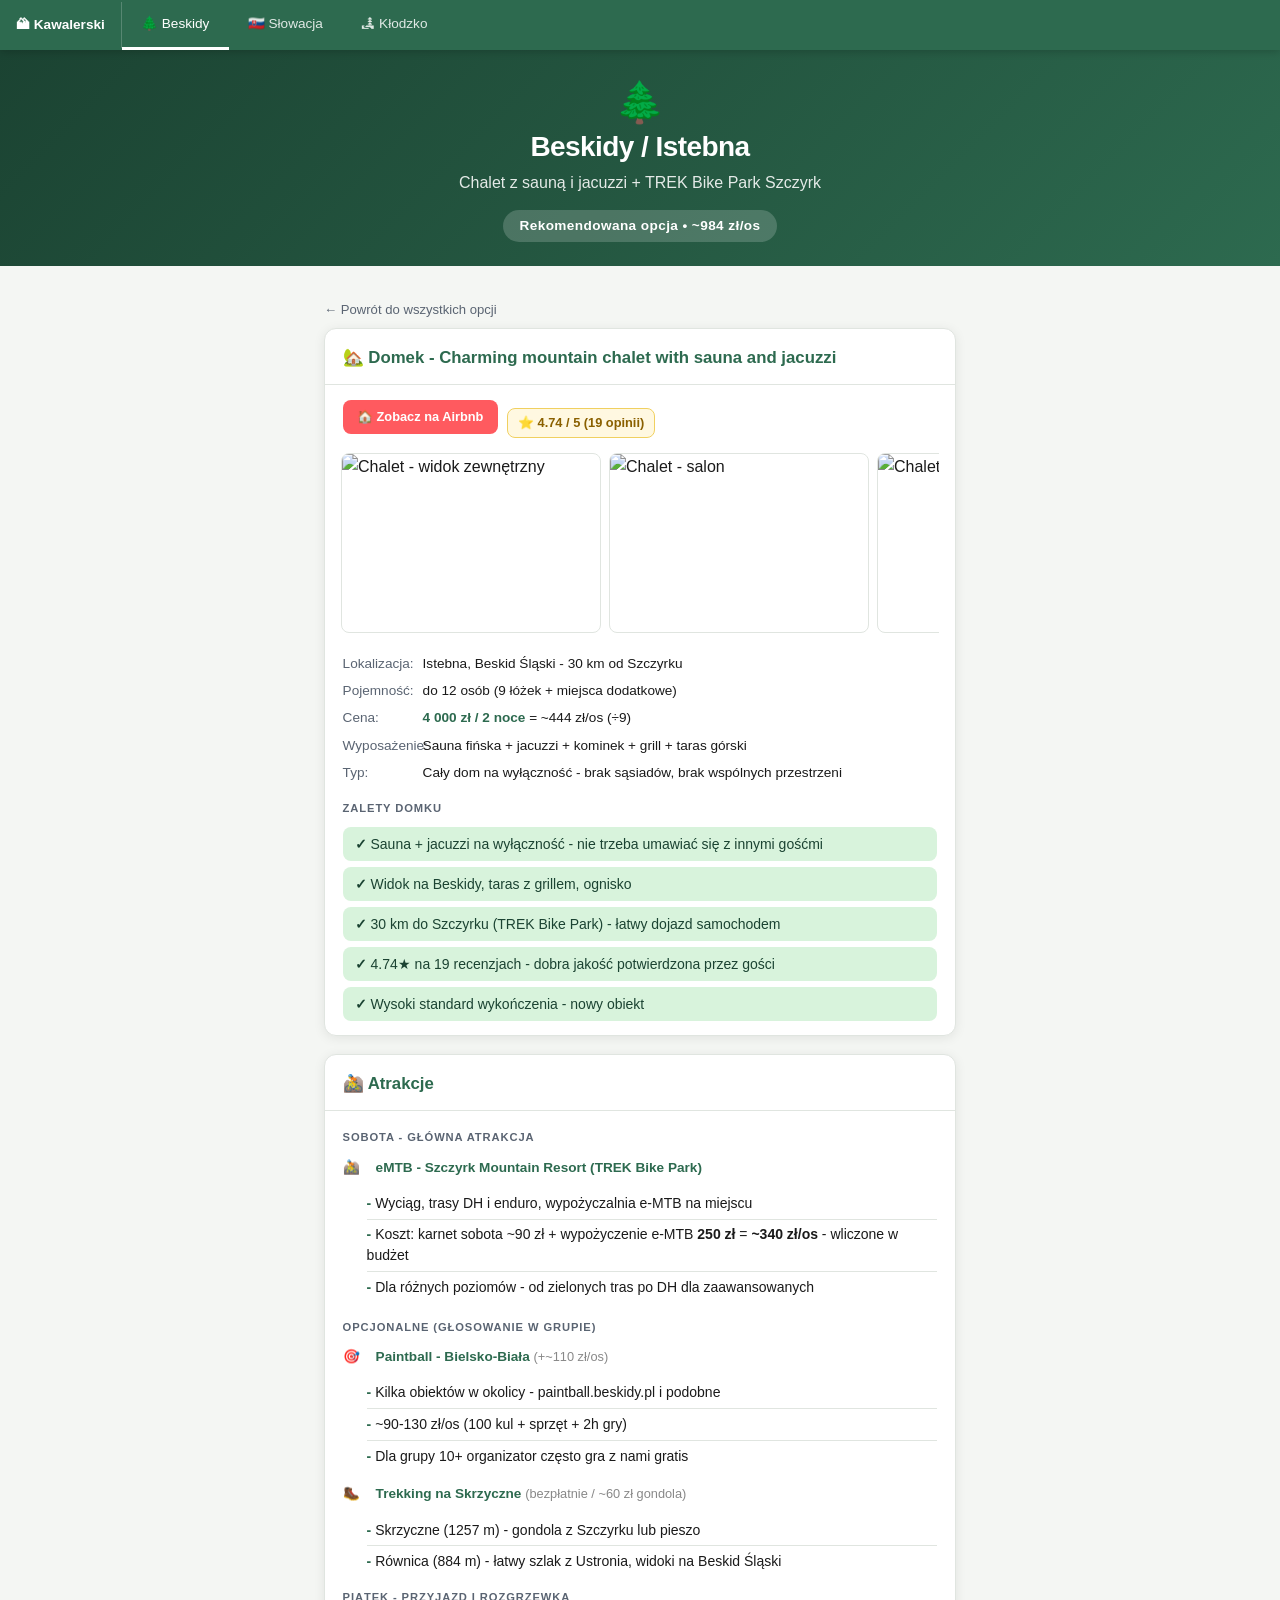
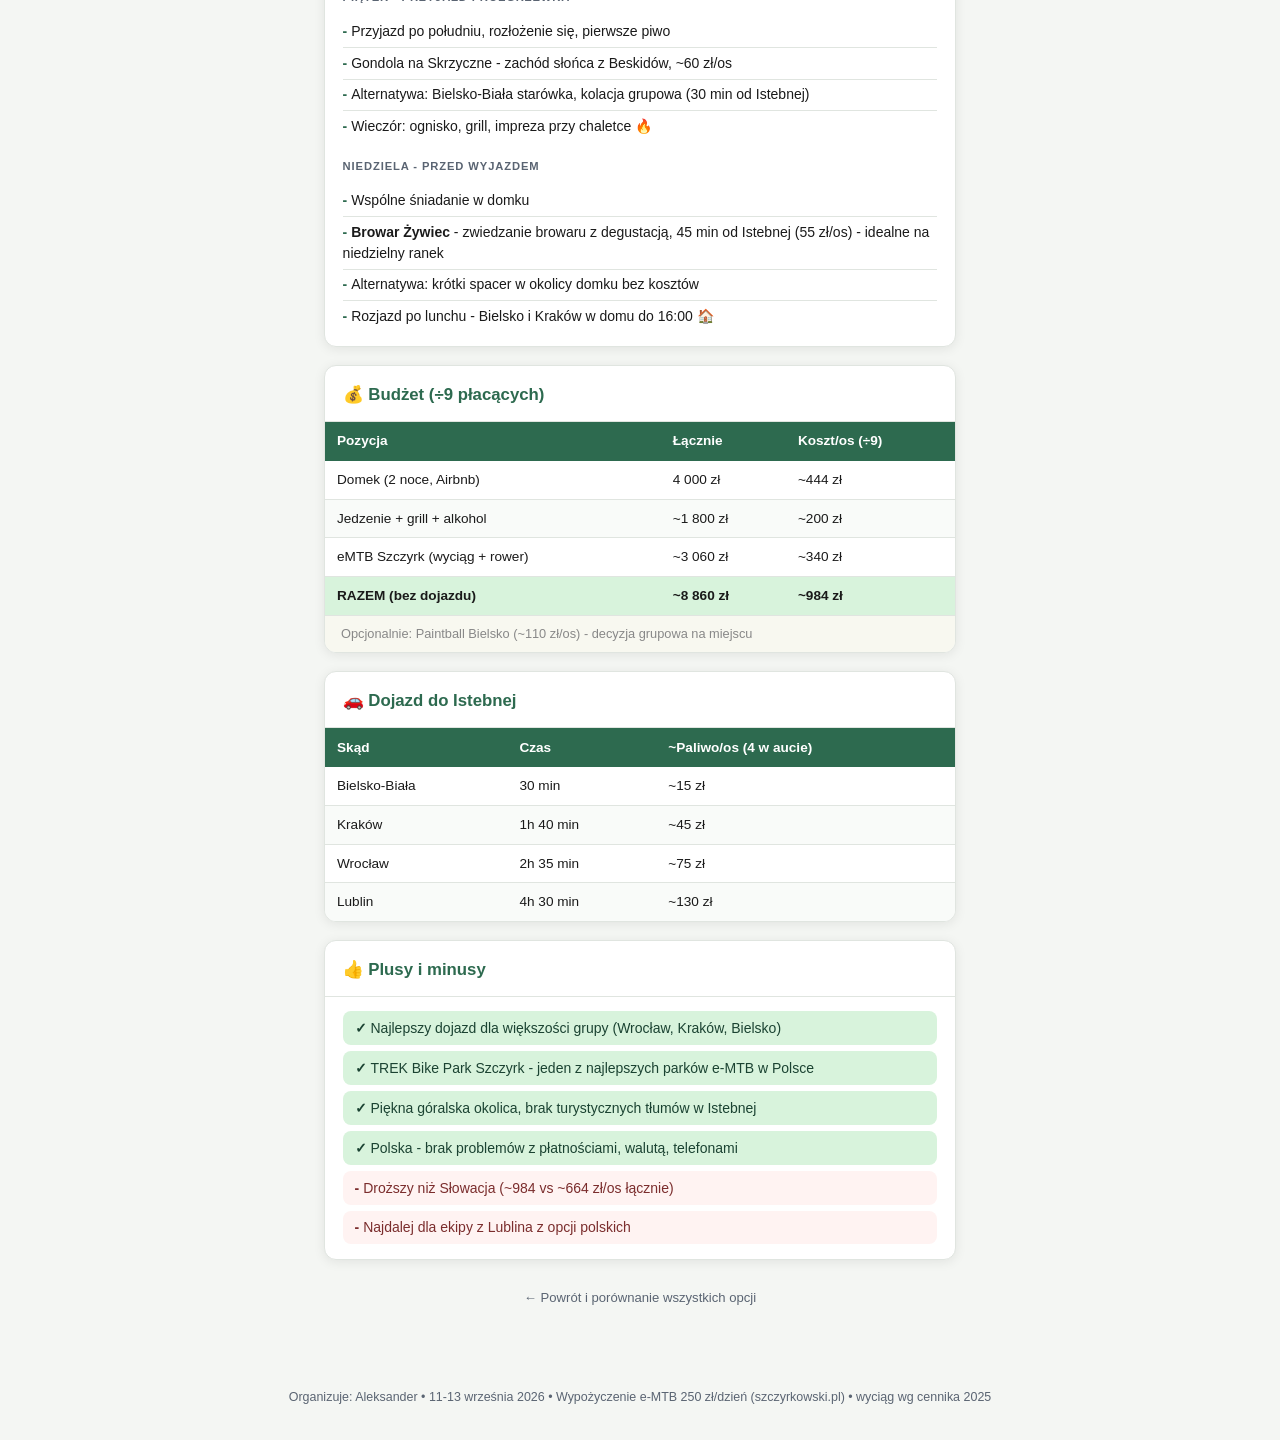
==== commit 38a3d3b3: "Fact-check: update all attraction prices from official sources (June 2026)" ====
--- a/beskidy.html
+++ b/beskidy.html
@@ -19,7 +19,7 @@
   <div class="hero-emoji">🌲</div>
   <h1 class="hero-title">Beskidy / Istebna</h1>
   <p class="hero-sub">Chalet z sauną i jacuzzi + TREK Bike Park Szczyrk</p>
-  <span class="hero-date">Rekomendowana opcja &bull; ~904 zł/os</span>
+  <span class="hero-date">Rekomendowana opcja &bull; ~984 zł/os</span>
 </div>
 
 <div class="container">
@@ -70,7 +70,7 @@
       </div>
       <ul class="info-list" style="margin-left:1.5rem; margin-bottom:0.75rem;">
         <li>Wyciąg, trasy DH i enduro, wypożyczalnia e-MTB na miejscu</li>
-        <li>Szacowany koszt: ~260 zł/os (wyciąg dzień + wypożyczenie roweru) - <strong>wliczone w budżet</strong></li>
+        <li>Koszt: karnet sobota ~90 zł + wypożyczenie e-MTB <strong>250 zł</strong> = <strong>~340 zł/os</strong> - wliczone w budżet</li>
         <li>Dla różnych poziomów - od zielonych tras po DH dla zaawansowanych</li>
       </ul>
 
@@ -106,7 +106,7 @@
       <div class="section-title" style="margin-top:1rem;">Niedziela - przed wyjazdem</div>
       <ul class="info-list">
         <li>Wspólne śniadanie w domku</li>
-        <li><strong>Browar Żywiec</strong> - zwiedzanie browaru z degustacją, 45 min od Istebnej (~50 zł/os) - idealne na niedzielny ranek</li>
+        <li><strong>Browar Żywiec</strong> - zwiedzanie browaru z degustacją, 45 min od Istebnej (55 zł/os) - idealne na niedzielny ranek</li>
         <li>Alternatywa: krótki spacer w okolicy domku bez kosztów</li>
         <li>Rozjazd po lunchu - Bielsko i Kraków w domu do 16:00 🏠</li>
       </ul>
@@ -123,8 +123,8 @@
         <tbody>
           <tr><td>Domek (2 noce, Airbnb)</td><td>4 000 zł</td><td>~444 zł</td></tr>
           <tr><td>Jedzenie + grill + alkohol</td><td>~1 800 zł</td><td>~200 zł</td></tr>
-          <tr><td>eMTB Szczyrk (wyciąg + rower)</td><td>~2 340 zł</td><td>~260 zł</td></tr>
-          <tr class="total-row"><td><strong>RAZEM (bez dojazdu)</strong></td><td><strong>~8 140 zł</strong></td><td><strong>~904 zł</strong></td></tr>
+          <tr><td>eMTB Szczyrk (wyciąg + rower)</td><td>~3 060 zł</td><td>~340 zł</td></tr>
+          <tr class="total-row"><td><strong>RAZEM (bez dojazdu)</strong></td><td><strong>~8 860 zł</strong></td><td><strong>~984 zł</strong></td></tr>
           <tr style="background:#f8f8f0;"><td colspan="3" style="font-size:0.8rem; color:#888; padding:0.5rem 1rem;">Opcjonalnie: Paintball Bielsko (~110 zł/os) - decyzja grupowa na miejscu</td></tr>
         </tbody>
       </table>
@@ -156,7 +156,7 @@
         <div class="pro">TREK Bike Park Szczyrk - jeden z najlepszych parków e-MTB w Polsce</div>
         <div class="pro">Piękna góralska okolica, brak turystycznych tłumów w Istebnej</div>
         <div class="pro">Polska - brak problemów z płatnościami, walutą, telefonami</div>
-        <div class="con">Droższy niż Słowacja (~904 vs ~546 zł/os łącznie)</div>
+        <div class="con">Droższy niż Słowacja (~984 vs ~664 zł/os łącznie)</div>
         <div class="con">Najdalej dla ekipy z Lublina z opcji polskich</div>
       </div>
     </div>
@@ -167,7 +167,7 @@
 </div>
 
 <div class="footer">
-  Organizuje: Aleksander &bull; 11-13 września 2026 &bull; Ceny orientacyjne
+  Organizuje: Aleksander &bull; 11-13 września 2026 &bull; Wypożyczenie e-MTB 250 zł/dzień (szczyrkowski.pl) &bull; wyciąg wg cennika 2025
 </div>
 
 </body>
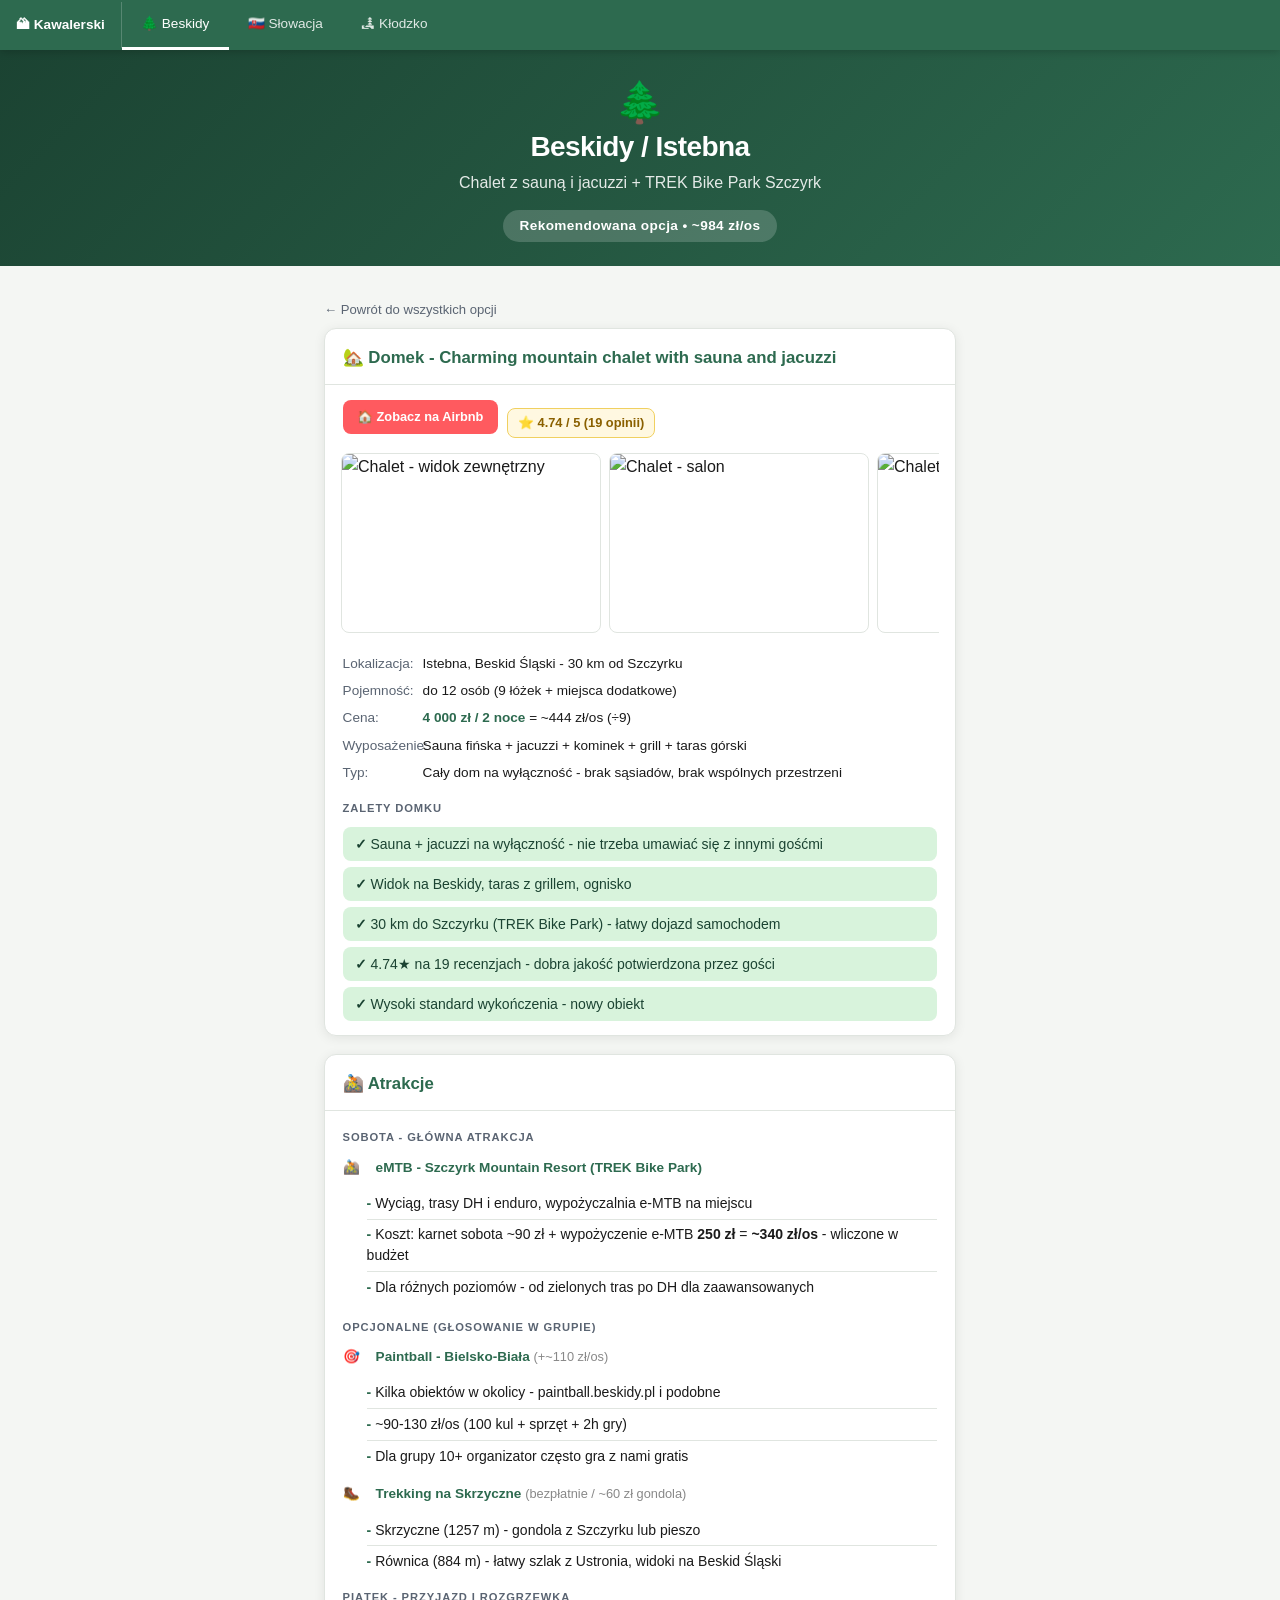
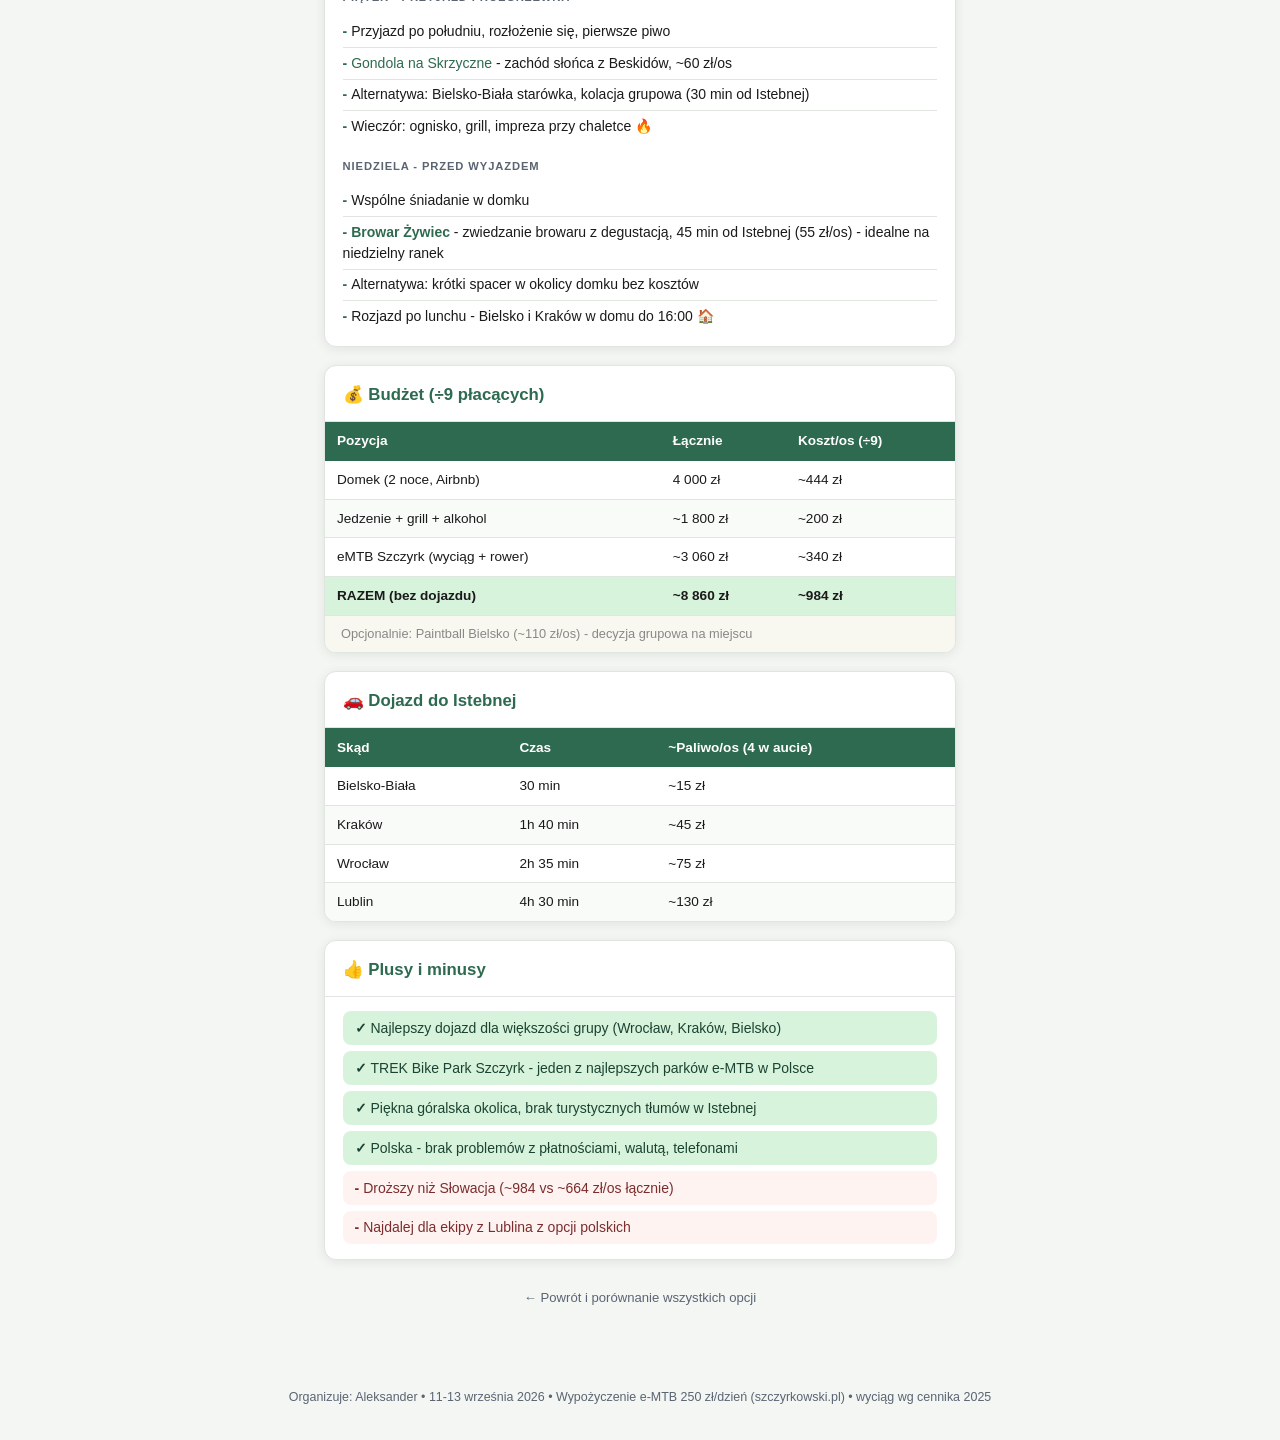
==== commit 98f361c4: "Add provider links to all activities across all 3 pages" ====
--- a/beskidy.html
+++ b/beskidy.html
@@ -66,7 +66,7 @@
 
       <div class="kv-row" style="margin-bottom:0.6rem;">
         <span class="kv-label" style="width:auto; margin-right:0.5rem;">🚵</span>
-        <span class="kv-val"><strong>eMTB - Szczyrk Mountain Resort (TREK Bike Park)</strong></span>
+        <span class="kv-val"><a href="https://www.szczyrkowski.pl/" target="_blank"><strong>eMTB - Szczyrk Mountain Resort (TREK Bike Park)</strong></a></span>
       </div>
       <ul class="info-list" style="margin-left:1.5rem; margin-bottom:0.75rem;">
         <li>Wyciąg, trasy DH i enduro, wypożyczalnia e-MTB na miejscu</li>
@@ -98,7 +98,7 @@
       <div class="section-title">Piątek - przyjazd i rozgrzewka</div>
       <ul class="info-list">
         <li>Przyjazd po południu, rozłożenie się, pierwsze piwo</li>
-        <li>Gondola na Skrzyczne - zachód słońca z Beskidów, ~60 zł/os</li>
+        <li><a href="https://www.szczyrkowski.pl/" target="_blank">Gondola na Skrzyczne</a> - zachód słońca z Beskidów, ~60 zł/os</li>
         <li>Alternatywa: Bielsko-Biała starówka, kolacja grupowa (30 min od Istebnej)</li>
         <li>Wieczór: ognisko, grill, impreza przy chaletce 🔥</li>
       </ul>
@@ -106,7 +106,7 @@
       <div class="section-title" style="margin-top:1rem;">Niedziela - przed wyjazdem</div>
       <ul class="info-list">
         <li>Wspólne śniadanie w domku</li>
-        <li><strong>Browar Żywiec</strong> - zwiedzanie browaru z degustacją, 45 min od Istebnej (55 zł/os) - idealne na niedzielny ranek</li>
+        <li><a href="https://muzeumbrowaru.pl/" target="_blank"><strong>Browar Żywiec</strong></a> - zwiedzanie browaru z degustacją, 45 min od Istebnej (55 zł/os) - idealne na niedzielny ranek</li>
         <li>Alternatywa: krótki spacer w okolicy domku bez kosztów</li>
         <li>Rozjazd po lunchu - Bielsko i Kraków w domu do 16:00 🏠</li>
       </ul>
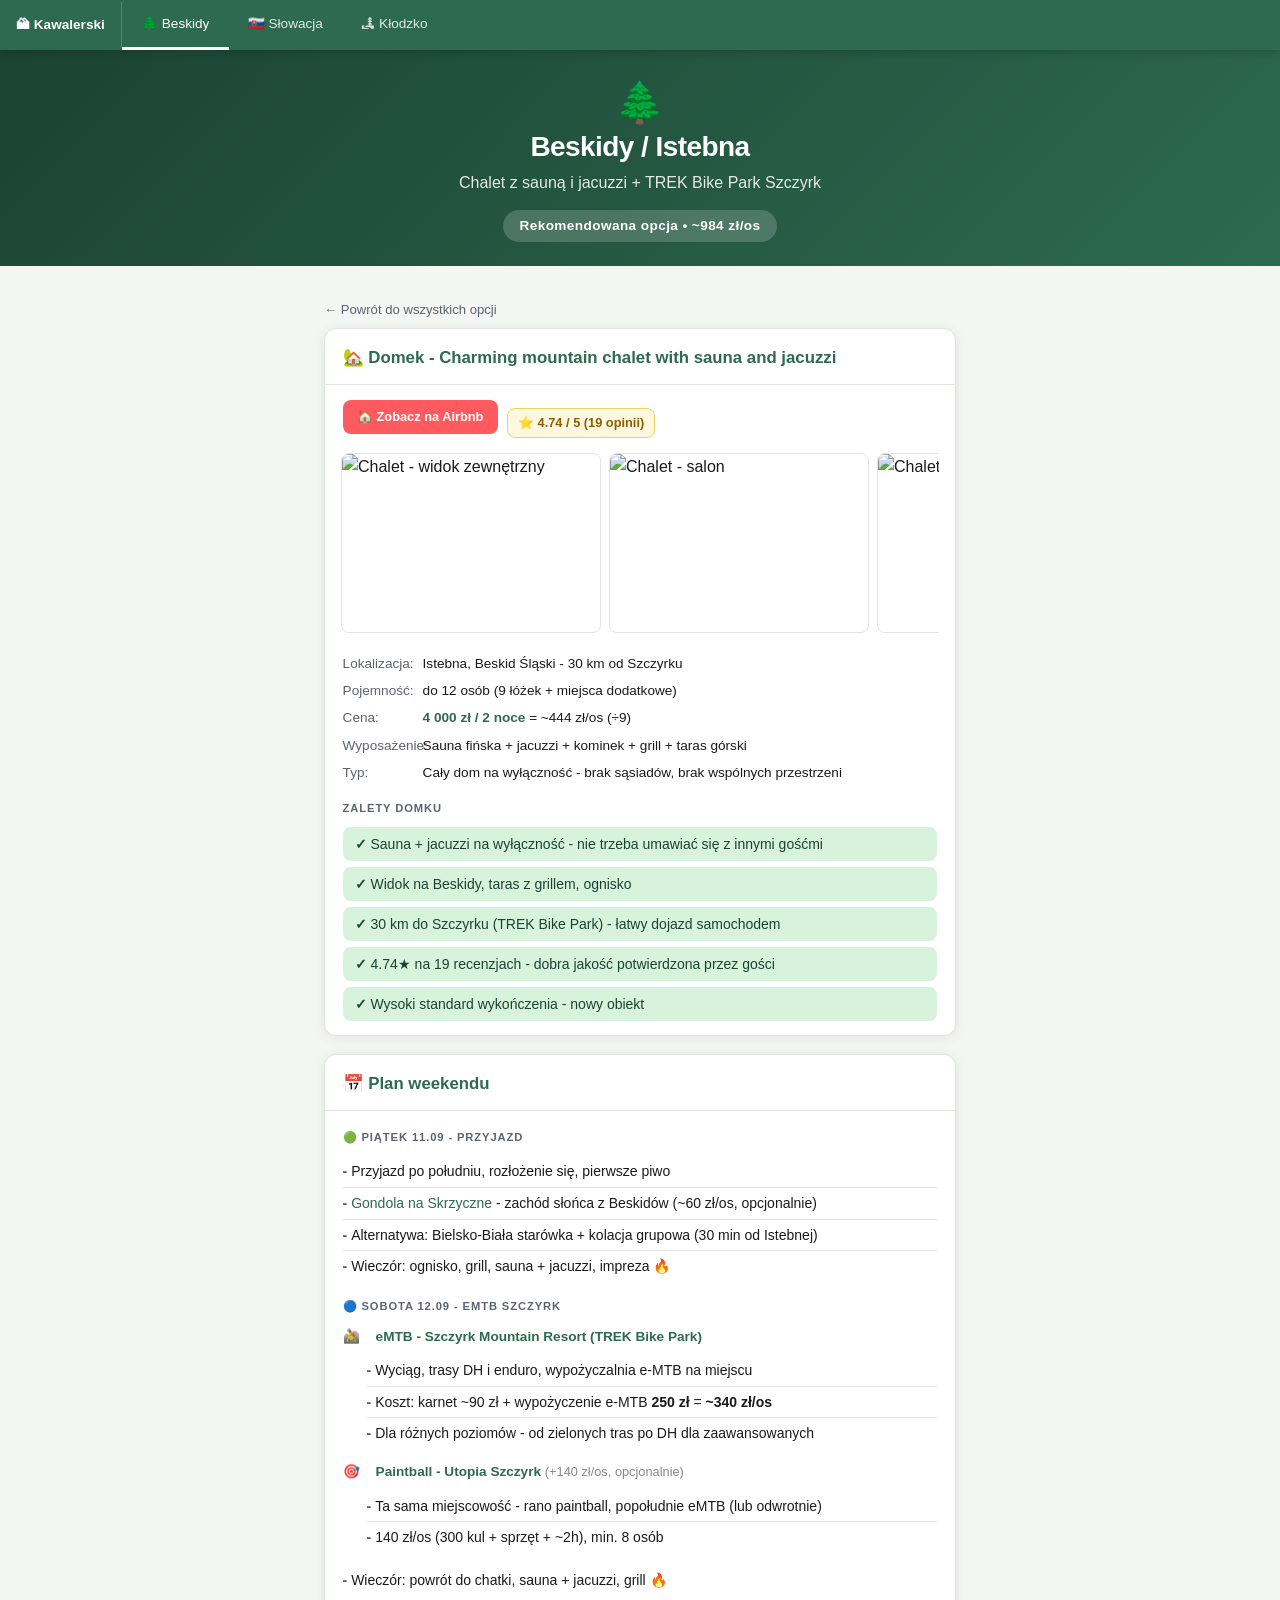
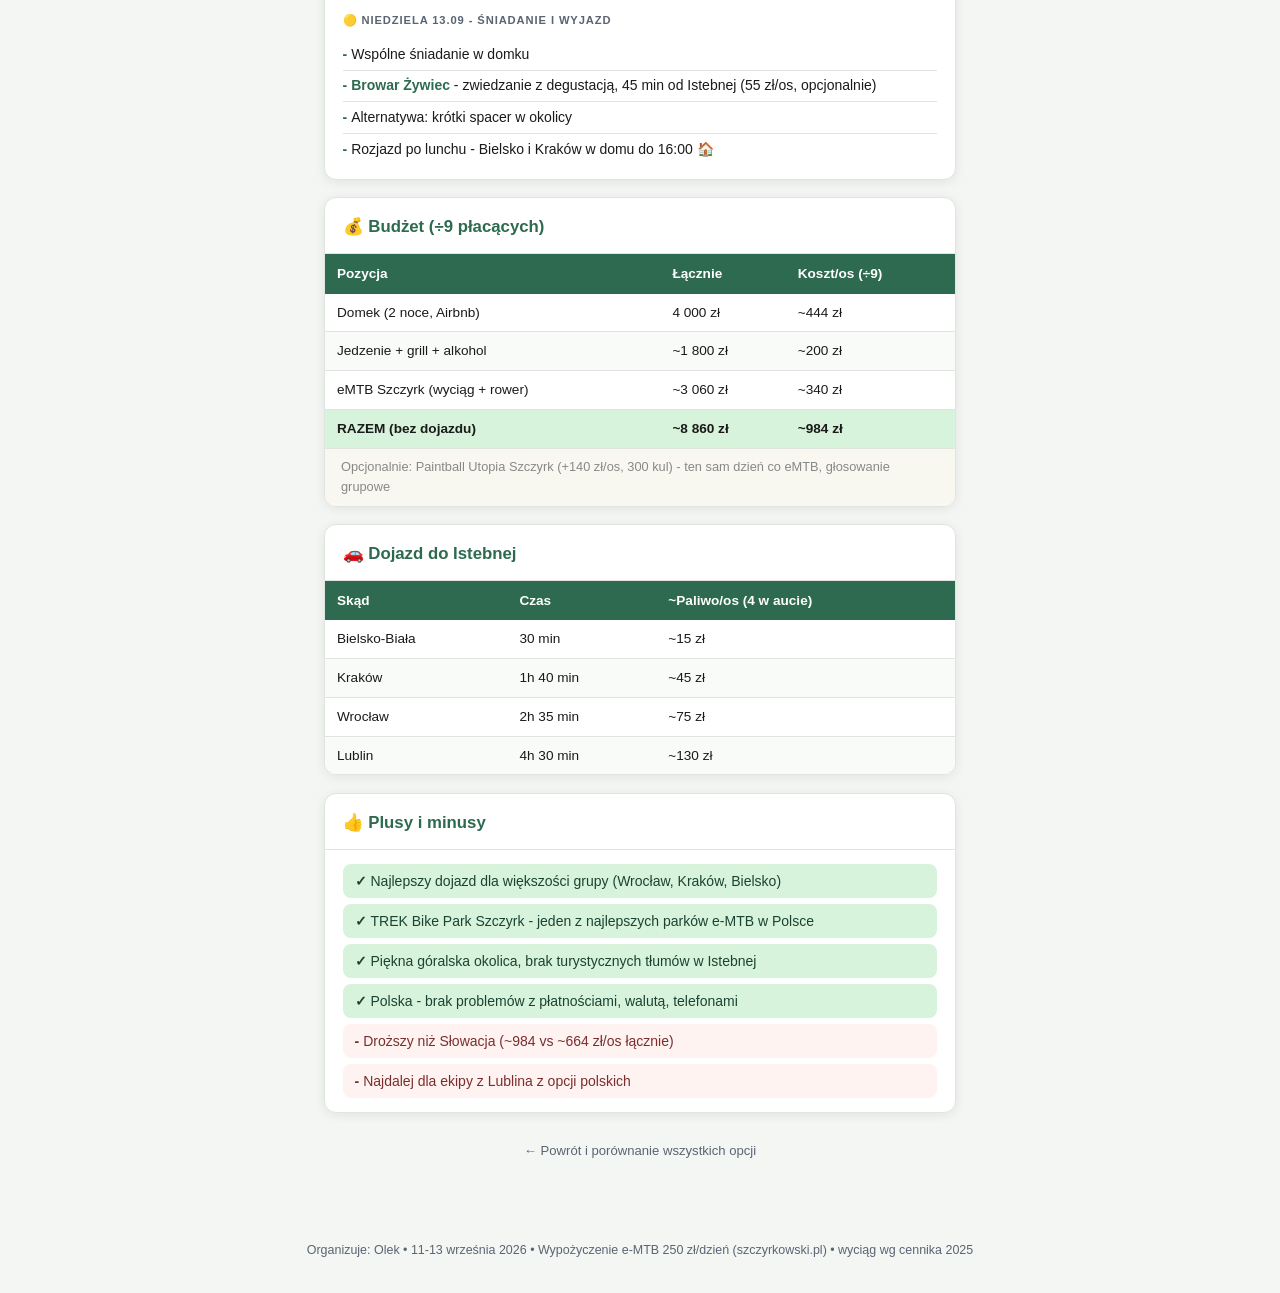
==== commit 0d60806a: "Schedule: Fri/Sat/Sun layout, confirmed paintball, Aleksander->Olek" ====
--- a/beskidy.html
+++ b/beskidy.html
@@ -60,54 +60,47 @@
   </div>
 
   <div class="card">
-    <div class="card-header"><h2>🚵 Atrakcje</h2></div>
+    <div class="card-header"><h2>📅 Plan weekendu</h2></div>
     <div class="card-body">
-      <div class="section-title">Sobota - główna atrakcja</div>
 
-      <div class="kv-row" style="margin-bottom:0.6rem;">
+      <div class="section-title">🟢 Piątek 11.09 - przyjazd</div>
+      <ul class="info-list" style="margin-bottom:1rem;">
+        <li>Przyjazd po południu, rozłożenie się, pierwsze piwo</li>
+        <li><a href="https://www.szczyrkowski.pl/" target="_blank">Gondola na Skrzyczne</a> - zachód słońca z Beskidów (~60 zł/os, opcjonalnie)</li>
+        <li>Alternatywa: Bielsko-Biała starówka + kolacja grupowa (30 min od Istebnej)</li>
+        <li>Wieczór: ognisko, grill, sauna + jacuzzi, impreza 🔥</li>
+      </ul>
+
+      <div class="section-title" style="margin-top:1rem;">🔵 Sobota 12.09 - eMTB Szczyrk</div>
+
+      <div class="kv-row" style="margin-bottom:0.5rem;">
         <span class="kv-label" style="width:auto; margin-right:0.5rem;">🚵</span>
         <span class="kv-val"><a href="https://www.szczyrkowski.pl/" target="_blank"><strong>eMTB - Szczyrk Mountain Resort (TREK Bike Park)</strong></a></span>
       </div>
       <ul class="info-list" style="margin-left:1.5rem; margin-bottom:0.75rem;">
         <li>Wyciąg, trasy DH i enduro, wypożyczalnia e-MTB na miejscu</li>
-        <li>Koszt: karnet sobota ~90 zł + wypożyczenie e-MTB <strong>250 zł</strong> = <strong>~340 zł/os</strong> - wliczone w budżet</li>
+        <li>Koszt: karnet ~90 zł + wypożyczenie e-MTB <strong>250 zł</strong> = <strong>~340 zł/os</strong></li>
         <li>Dla różnych poziomów - od zielonych tras po DH dla zaawansowanych</li>
       </ul>
 
-      <div class="section-title" style="margin-top:1rem;">Opcjonalne (głosowanie w grupie)</div>
-
-      <div class="kv-row" style="margin-bottom:0.6rem;">
+      <div class="kv-row" style="margin-bottom:0.5rem;">
         <span class="kv-label" style="width:auto; margin-right:0.5rem;">🎯</span>
-        <span class="kv-val"><strong>Paintball - Bielsko-Biała</strong> <span style="font-size:0.8rem; color:#888;">(+~110 zł/os)</span></span>
+        <span class="kv-val"><a href="https://utopiapaintball.pl/poligony/szczyrk/" target="_blank"><strong>Paintball - Utopia Szczyrk</strong></a> <span style="font-size:0.8rem; color:#888;">(+140 zł/os, opcjonalnie)</span></span>
       </div>
       <ul class="info-list" style="margin-left:1.5rem; margin-bottom:0.75rem;">
-        <li>Kilka obiektów w okolicy - paintball.beskidy.pl i podobne</li>
-        <li>~90-130 zł/os (100 kul + sprzęt + 2h gry)</li>
-        <li>Dla grupy 10+ organizator często gra z nami gratis</li>
+        <li>Ta sama miejscowość - rano paintball, popołudnie eMTB (lub odwrotnie)</li>
+        <li>140 zł/os (300 kul + sprzęt + ~2h), min. 8 osób</li>
       </ul>
 
-      <div class="kv-row" style="margin-bottom:0.6rem;">
-        <span class="kv-label" style="width:auto; margin-right:0.5rem;">🥾</span>
-        <span class="kv-val"><strong>Trekking na Skrzyczne</strong> <span style="font-size:0.8rem; color:#888;">(bezpłatnie / ~60 zł gondola)</span></span>
-      </div>
-      <ul class="info-list" style="margin-left:1.5rem; margin-bottom:0.75rem;">
-        <li>Skrzyczne (1257 m) - gondola z Szczyrku lub pieszo</li>
-        <li>Równica (884 m) - łatwy szlak z Ustronia, widoki na Beskid Śląski</li>
+      <ul class="info-list" style="margin-bottom:0.5rem;">
+        <li>Wieczór: powrót do chatki, sauna + jacuzzi, grill 🔥</li>
       </ul>
 
-      <div class="section-title">Piątek - przyjazd i rozgrzewka</div>
-      <ul class="info-list">
-        <li>Przyjazd po południu, rozłożenie się, pierwsze piwo</li>
-        <li><a href="https://www.szczyrkowski.pl/" target="_blank">Gondola na Skrzyczne</a> - zachód słońca z Beskidów, ~60 zł/os</li>
-        <li>Alternatywa: Bielsko-Biała starówka, kolacja grupowa (30 min od Istebnej)</li>
-        <li>Wieczór: ognisko, grill, impreza przy chaletce 🔥</li>
-      </ul>
-
-      <div class="section-title" style="margin-top:1rem;">Niedziela - przed wyjazdem</div>
+      <div class="section-title" style="margin-top:1rem;">🟡 Niedziela 13.09 - śniadanie i wyjazd</div>
       <ul class="info-list">
         <li>Wspólne śniadanie w domku</li>
-        <li><a href="https://muzeumbrowaru.pl/" target="_blank"><strong>Browar Żywiec</strong></a> - zwiedzanie browaru z degustacją, 45 min od Istebnej (55 zł/os) - idealne na niedzielny ranek</li>
-        <li>Alternatywa: krótki spacer w okolicy domku bez kosztów</li>
+        <li><a href="https://muzeumbrowaru.pl/" target="_blank"><strong>Browar Żywiec</strong></a> - zwiedzanie z degustacją, 45 min od Istebnej (55 zł/os, opcjonalnie)</li>
+        <li>Alternatywa: krótki spacer w okolicy</li>
         <li>Rozjazd po lunchu - Bielsko i Kraków w domu do 16:00 🏠</li>
       </ul>
     </div>
@@ -125,7 +118,7 @@
           <tr><td>Jedzenie + grill + alkohol</td><td>~1 800 zł</td><td>~200 zł</td></tr>
           <tr><td>eMTB Szczyrk (wyciąg + rower)</td><td>~3 060 zł</td><td>~340 zł</td></tr>
           <tr class="total-row"><td><strong>RAZEM (bez dojazdu)</strong></td><td><strong>~8 860 zł</strong></td><td><strong>~984 zł</strong></td></tr>
-          <tr style="background:#f8f8f0;"><td colspan="3" style="font-size:0.8rem; color:#888; padding:0.5rem 1rem;">Opcjonalnie: Paintball Bielsko (~110 zł/os) - decyzja grupowa na miejscu</td></tr>
+          <tr style="background:#f8f8f0;"><td colspan="3" style="font-size:0.8rem; color:#888; padding:0.5rem 1rem;">Opcjonalnie: Paintball Utopia Szczyrk (+140 zł/os, 300 kul) - ten sam dzień co eMTB, głosowanie grupowe</td></tr>
         </tbody>
       </table>
     </div>
@@ -167,7 +160,7 @@
 </div>
 
 <div class="footer">
-  Organizuje: Aleksander &bull; 11-13 września 2026 &bull; Wypożyczenie e-MTB 250 zł/dzień (szczyrkowski.pl) &bull; wyciąg wg cennika 2025
+  Organizuje: Olek &bull; 11-13 września 2026 &bull; Wypożyczenie e-MTB 250 zł/dzień (szczyrkowski.pl) &bull; wyciąg wg cennika 2025
 </div>
 
 </body>
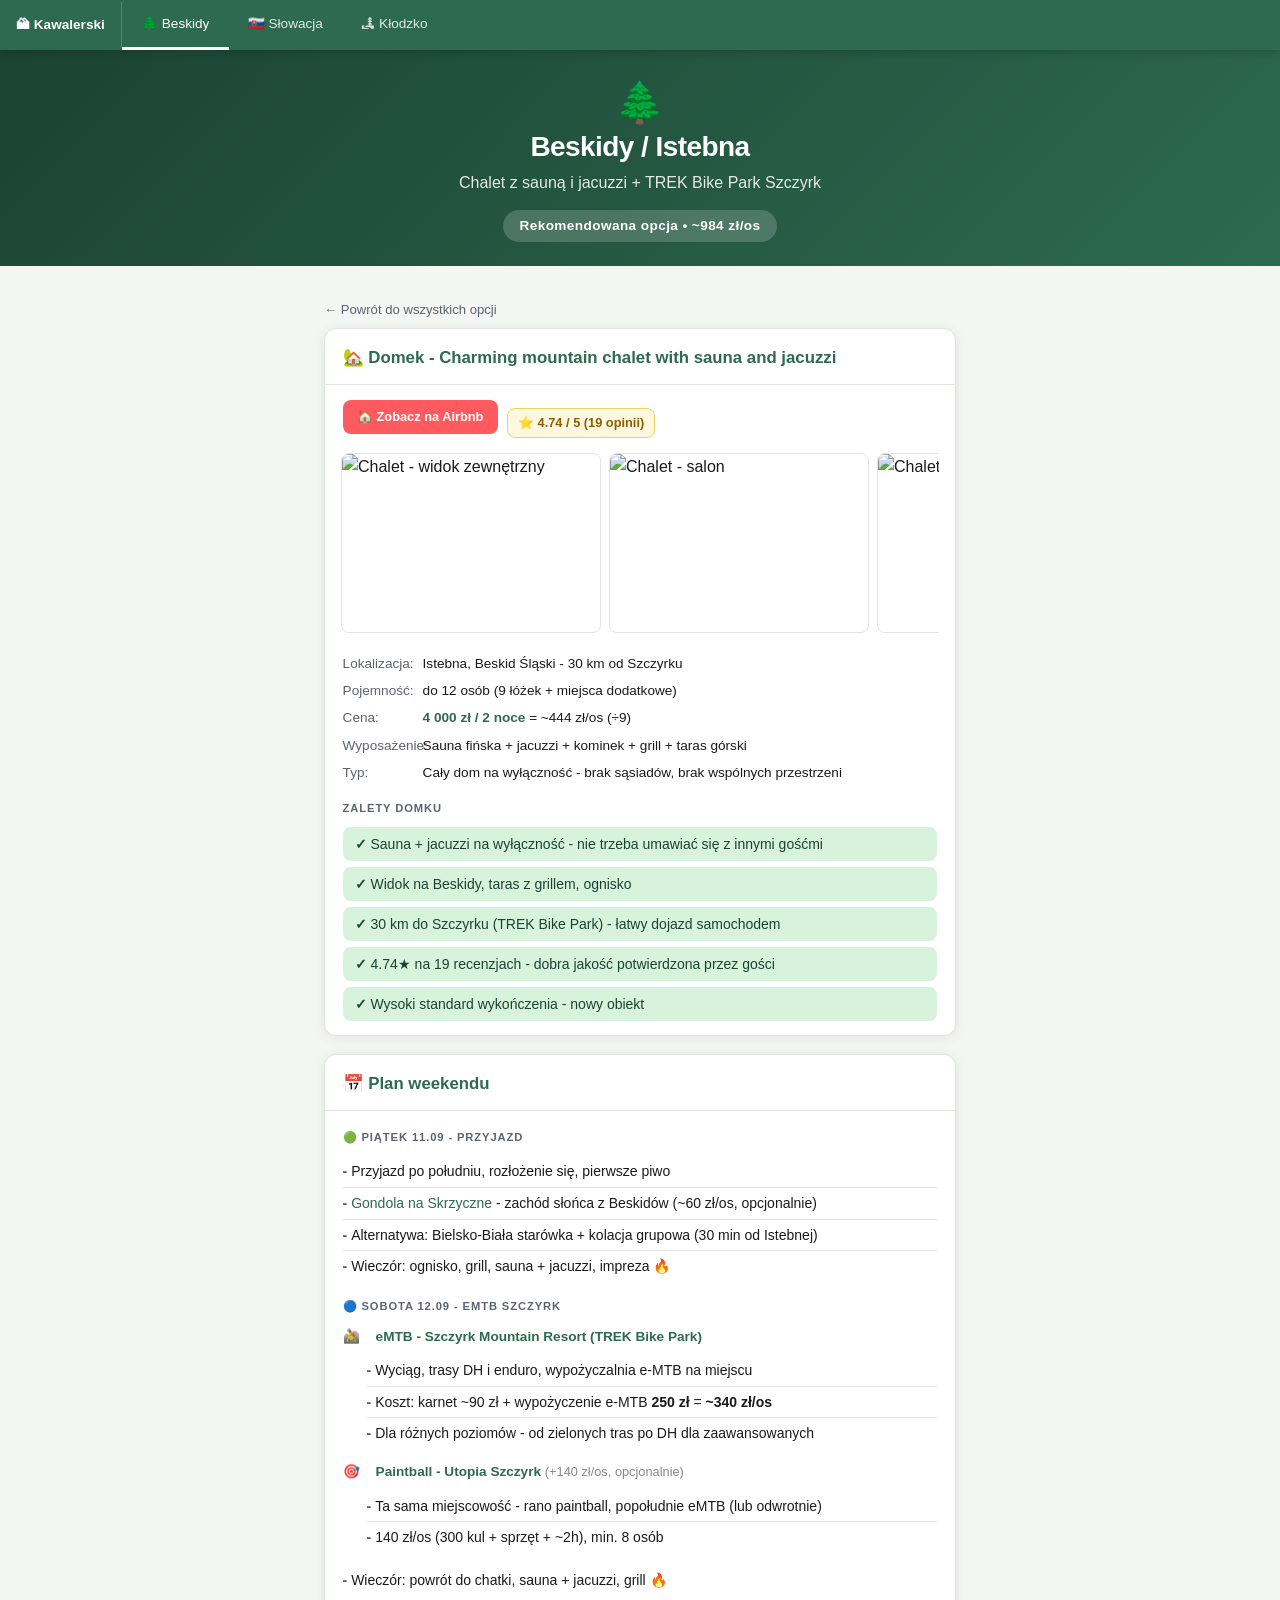
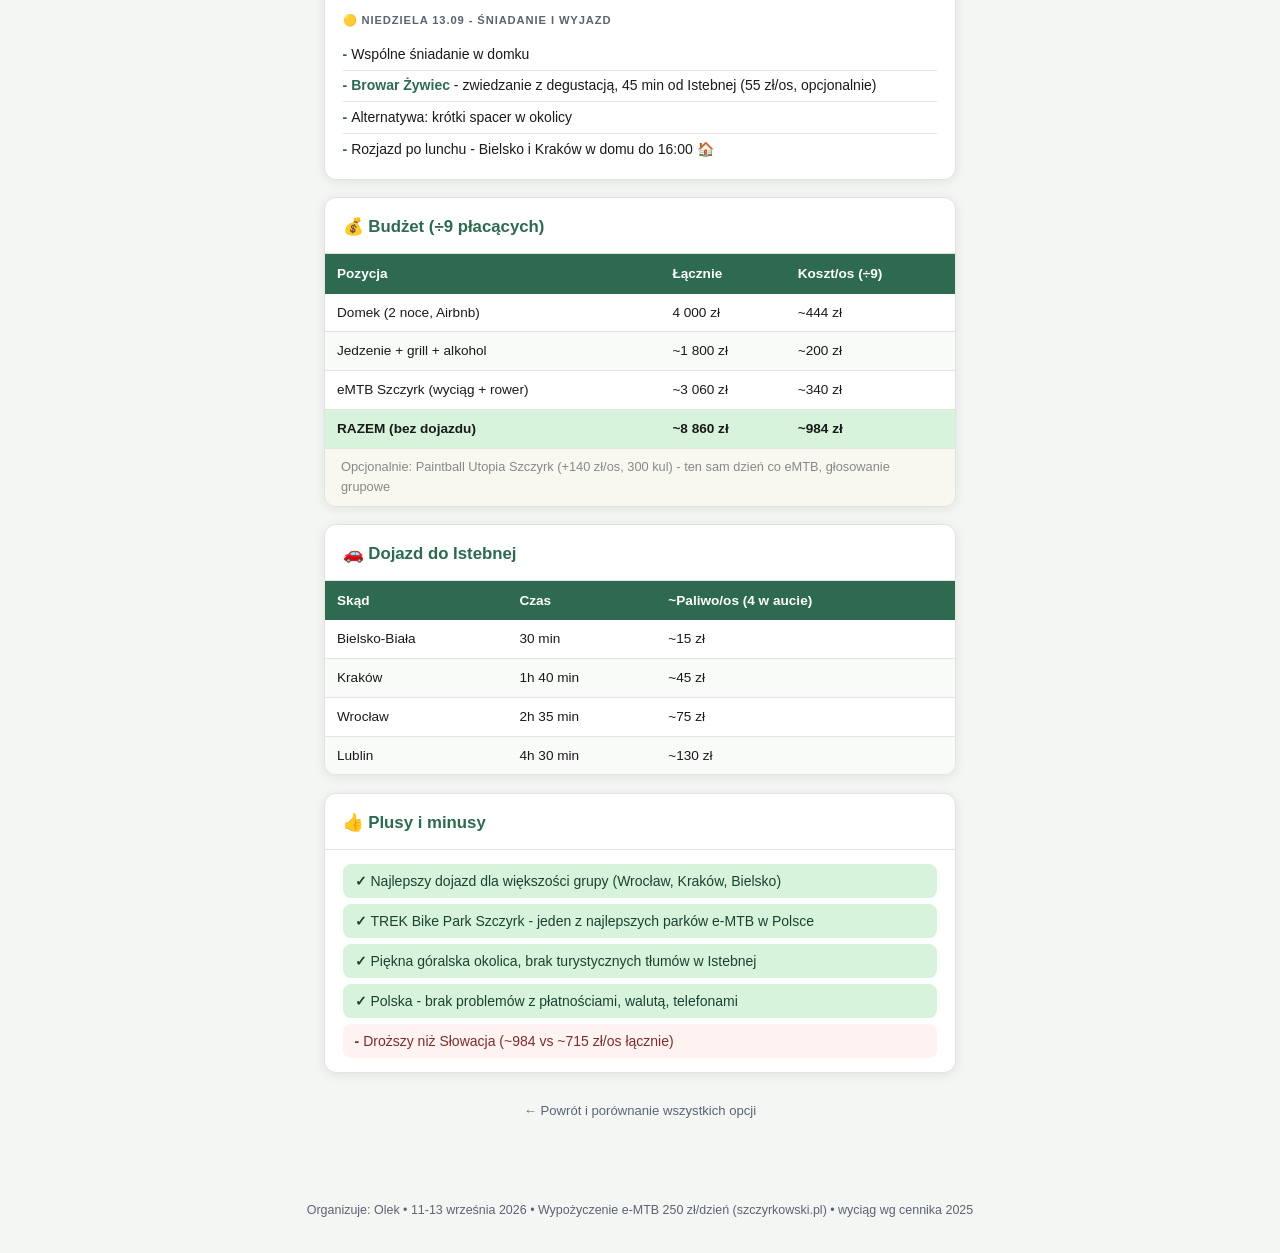
==== commit ecd03fba: "Fix incorrect Lublin distance con in Beskidy - Kłodzko is furthest (6h30), not Beskidy (4h30)" ====
--- a/beskidy.html
+++ b/beskidy.html
@@ -149,8 +149,7 @@
         <div class="pro">TREK Bike Park Szczyrk - jeden z najlepszych parków e-MTB w Polsce</div>
         <div class="pro">Piękna góralska okolica, brak turystycznych tłumów w Istebnej</div>
         <div class="pro">Polska - brak problemów z płatnościami, walutą, telefonami</div>
-        <div class="con">Droższy niż Słowacja (~984 vs ~664 zł/os łącznie)</div>
-        <div class="con">Najdalej dla ekipy z Lublina z opcji polskich</div>
+        <div class="con">Droższy niż Słowacja (~984 vs ~715 zł/os łącznie)</div>
       </div>
     </div>
   </div>
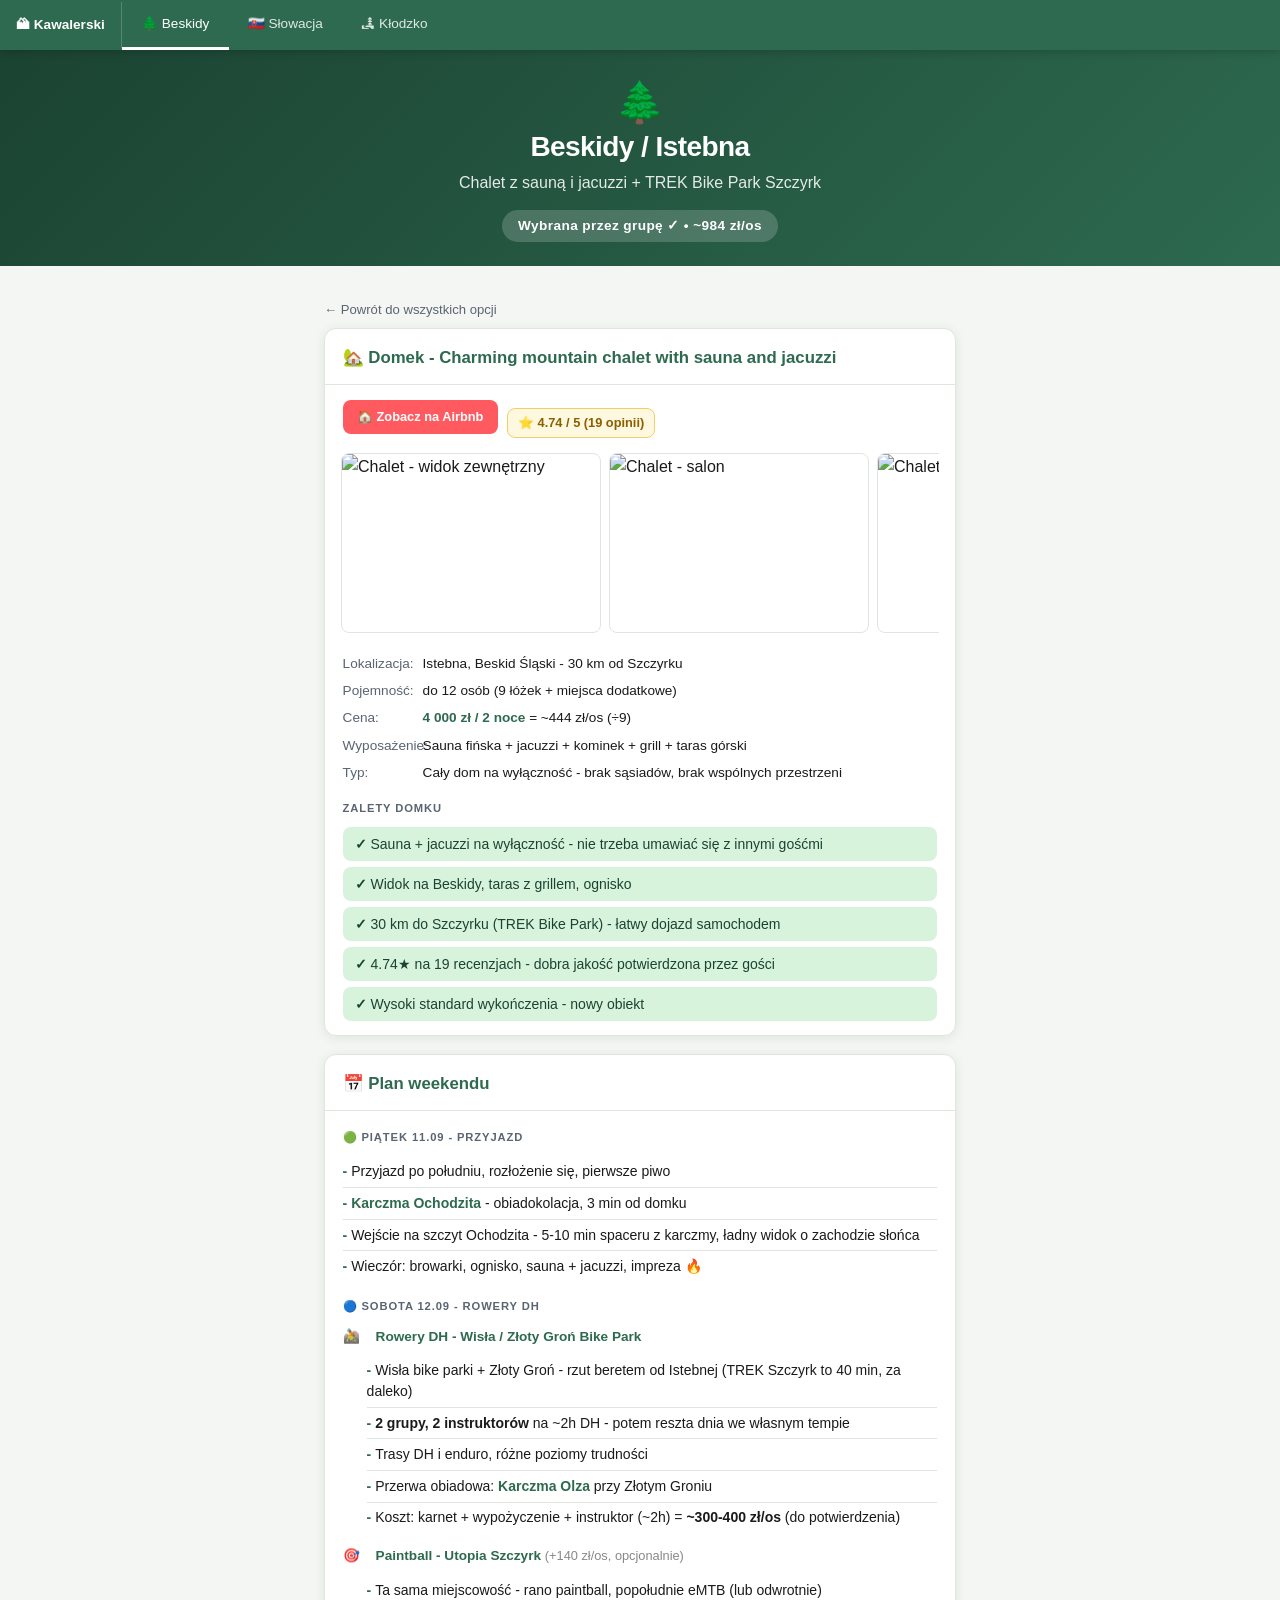
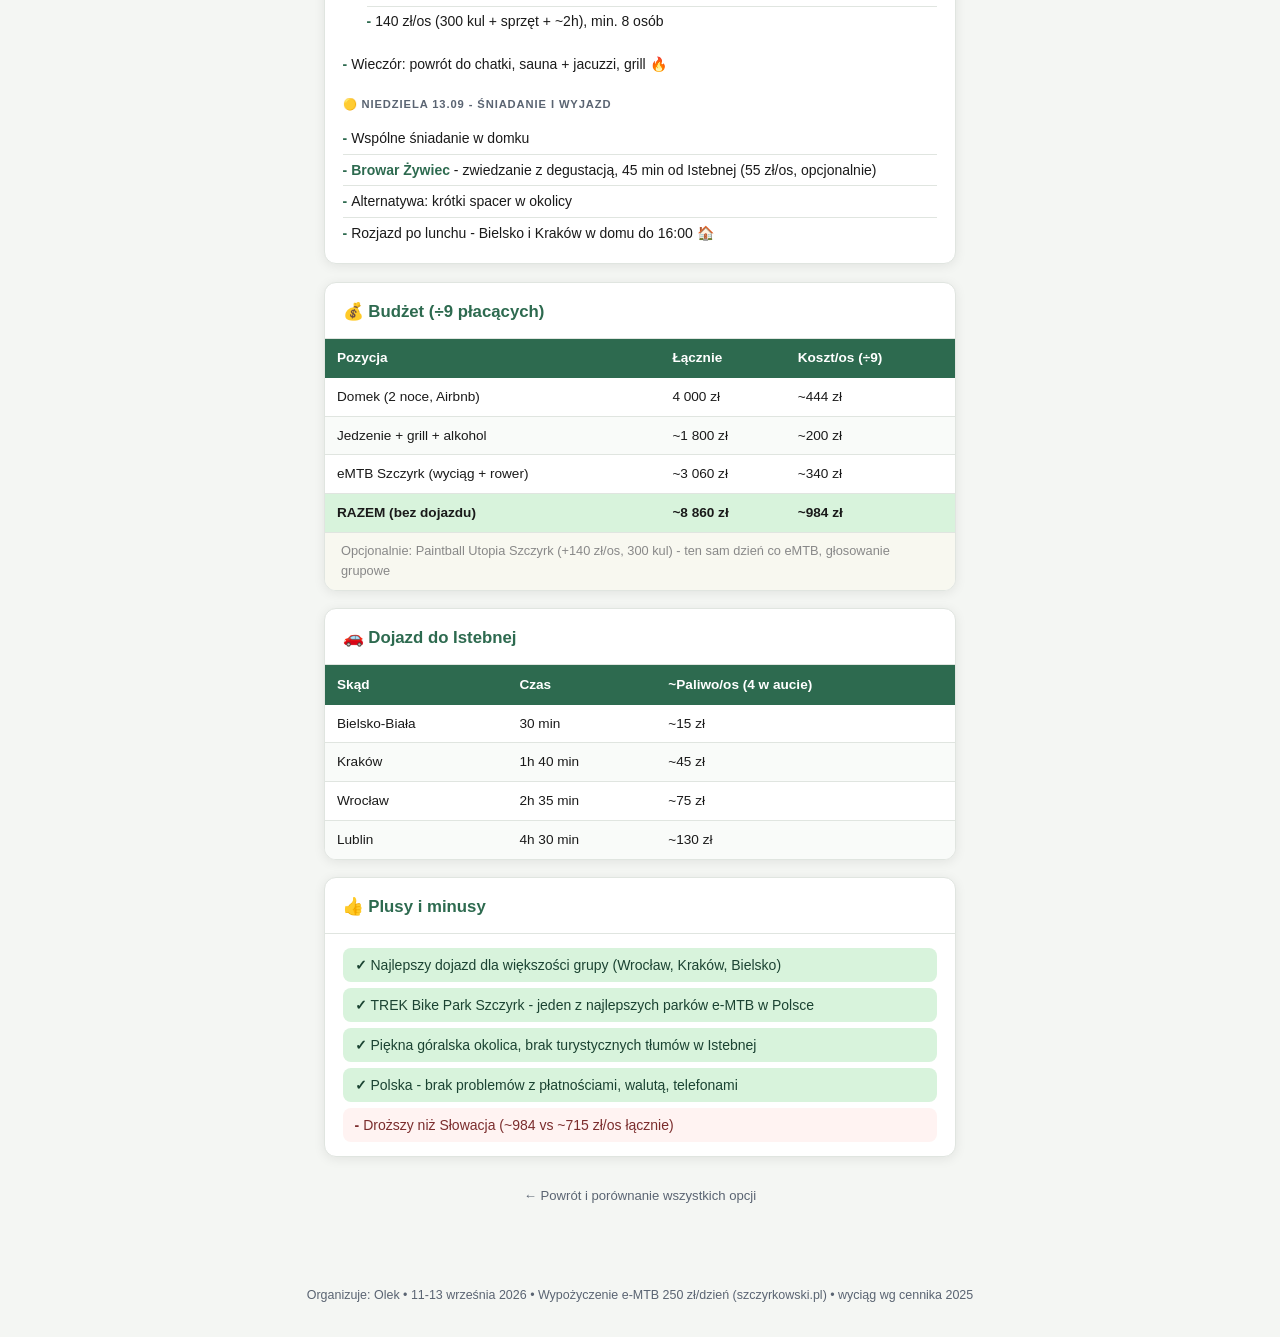
==== commit a7599de7: "Przekształć stronę główną w plan wyjazdu po wyborze Istebnej - index.html: plan pt-nd z Ochodzitą, W" ====
--- a/beskidy.html
+++ b/beskidy.html
@@ -19,7 +19,7 @@
   <div class="hero-emoji">🌲</div>
   <h1 class="hero-title">Beskidy / Istebna</h1>
   <p class="hero-sub">Chalet z sauną i jacuzzi + TREK Bike Park Szczyrk</p>
-  <span class="hero-date">Rekomendowana opcja &bull; ~984 zł/os</span>
+  <span class="hero-date">Wybrana przez grupę ✓ &bull; ~984 zł/os</span>
 </div>
 
 <div class="container">
@@ -66,21 +66,23 @@
       <div class="section-title">🟢 Piątek 11.09 - przyjazd</div>
       <ul class="info-list" style="margin-bottom:1rem;">
         <li>Przyjazd po południu, rozłożenie się, pierwsze piwo</li>
-        <li><a href="https://www.szczyrkowski.pl/" target="_blank">Gondola na Skrzyczne</a> - zachód słońca z Beskidów (~60 zł/os, opcjonalnie)</li>
-        <li>Alternatywa: Bielsko-Biała starówka + kolacja grupowa (30 min od Istebnej)</li>
-        <li>Wieczór: ognisko, grill, sauna + jacuzzi, impreza 🔥</li>
+        <li><a href="https://maps.app.goo.gl/vrFNt2RHZwi5r2F49?g_st=ac" target="_blank"><strong>Karczma Ochodzita</strong></a> - obiadokolacja, 3&nbsp;min od domku</li>
+        <li>Wejście na szczyt Ochodzita - 5-10&nbsp;min spaceru z karczmy, ładny widok o zachodzie słońca</li>
+        <li>Wieczór: browarki, ognisko, sauna + jacuzzi, impreza 🔥</li>
       </ul>
 
-      <div class="section-title" style="margin-top:1rem;">🔵 Sobota 12.09 - eMTB Szczyrk</div>
+      <div class="section-title" style="margin-top:1rem;">🔵 Sobota 12.09 - Rowery DH</div>
 
       <div class="kv-row" style="margin-bottom:0.5rem;">
         <span class="kv-label" style="width:auto; margin-right:0.5rem;">🚵</span>
-        <span class="kv-val"><a href="https://www.szczyrkowski.pl/" target="_blank"><strong>eMTB - Szczyrk Mountain Resort (TREK Bike Park)</strong></a></span>
+        <span class="kv-val"><strong>Rowery DH - Wisła / Złoty Groń Bike Park</strong></span>
       </div>
       <ul class="info-list" style="margin-left:1.5rem; margin-bottom:0.75rem;">
-        <li>Wyciąg, trasy DH i enduro, wypożyczalnia e-MTB na miejscu</li>
-        <li>Koszt: karnet ~90 zł + wypożyczenie e-MTB <strong>250 zł</strong> = <strong>~340 zł/os</strong></li>
-        <li>Dla różnych poziomów - od zielonych tras po DH dla zaawansowanych</li>
+        <li>Wisła bike parki + Złoty Groń - rzut beretem od Istebnej (TREK Szczyrk to 40&nbsp;min, za daleko)</li>
+        <li><strong>2 grupy, 2 instruktorów</strong> na ~2h DH - potem reszta dnia we własnym tempie</li>
+        <li>Trasy DH i enduro, różne poziomy trudności</li>
+        <li>Przerwa obiadowa: <a href="https://maps.app.goo.gl/STeeeKz4xSdn9Qrr5?g_st=ac" target="_blank"><strong>Karczma Olza</strong></a> przy Złotym Groniu</li>
+        <li>Koszt: karnet + wypożyczenie + instruktor (~2h) = <strong>~300-400 zł/os</strong> (do potwierdzenia)</li>
       </ul>
 
       <div class="kv-row" style="margin-bottom:0.5rem;">
